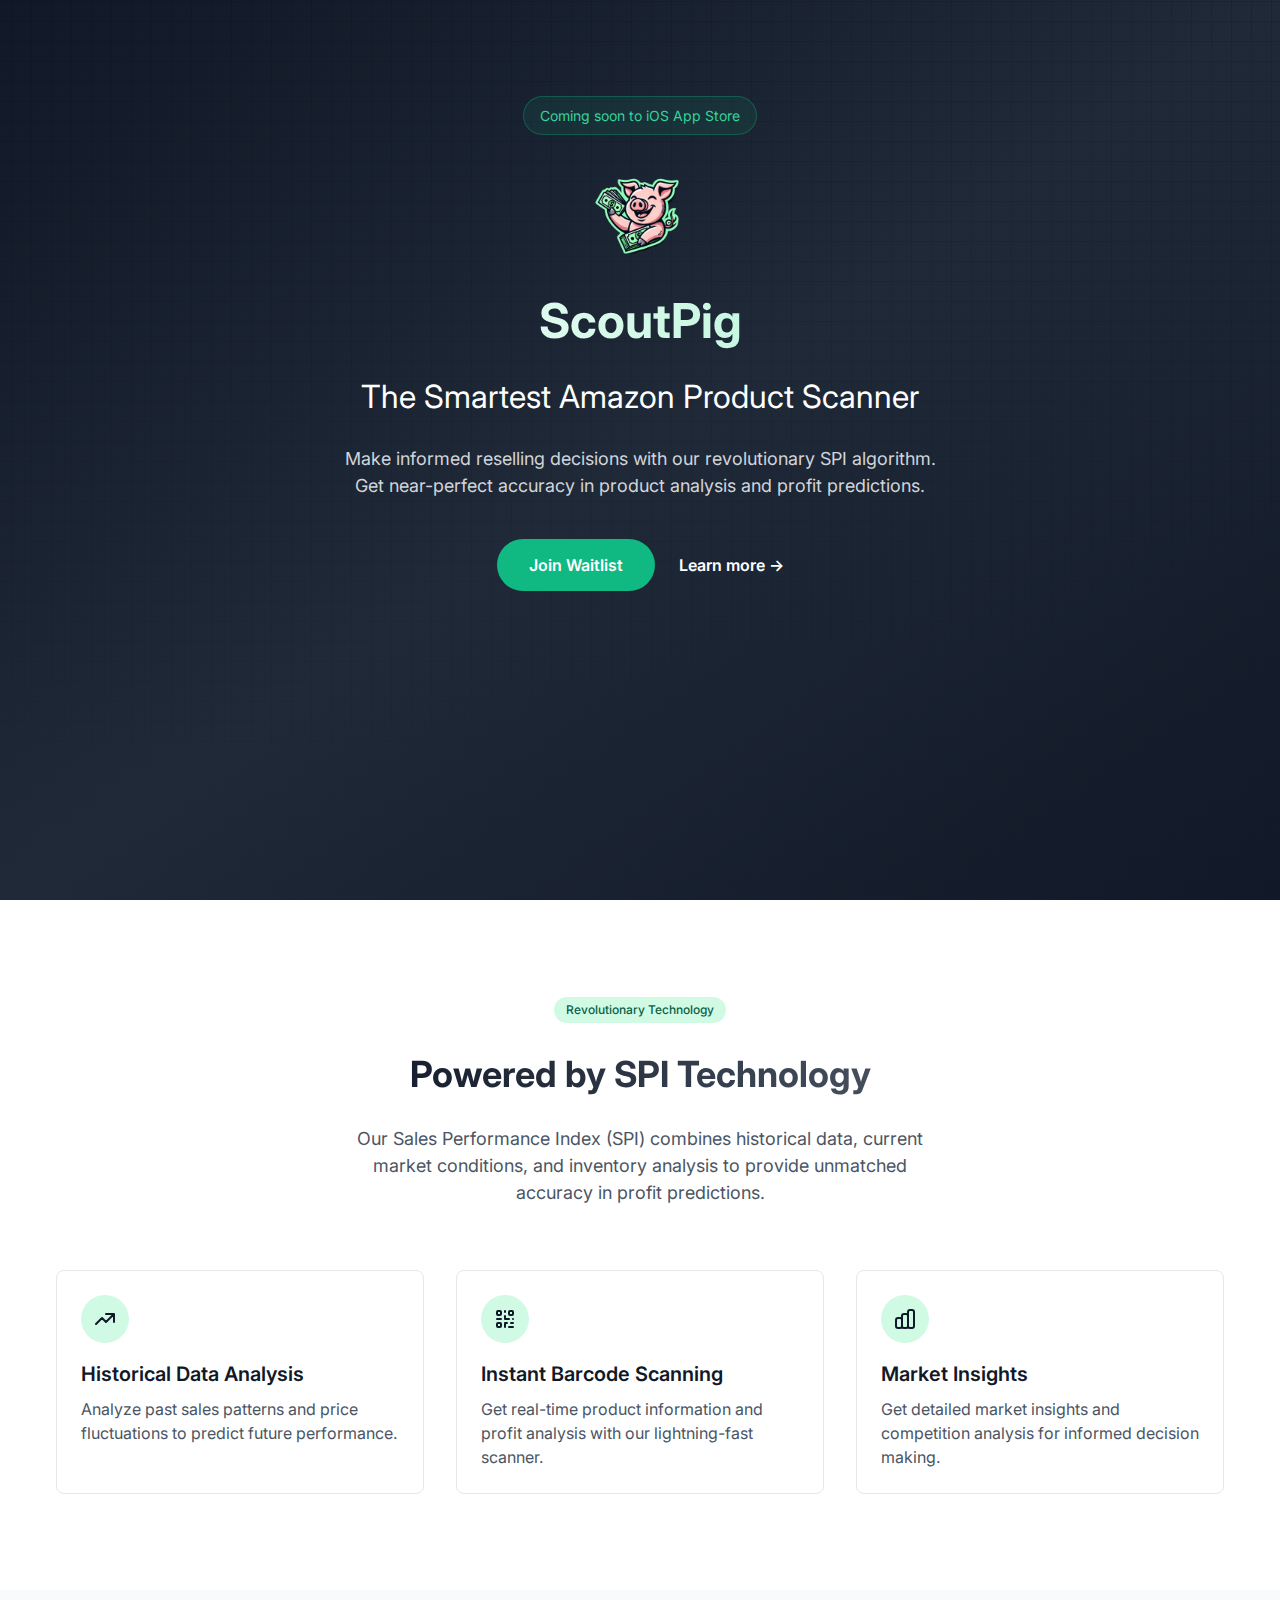
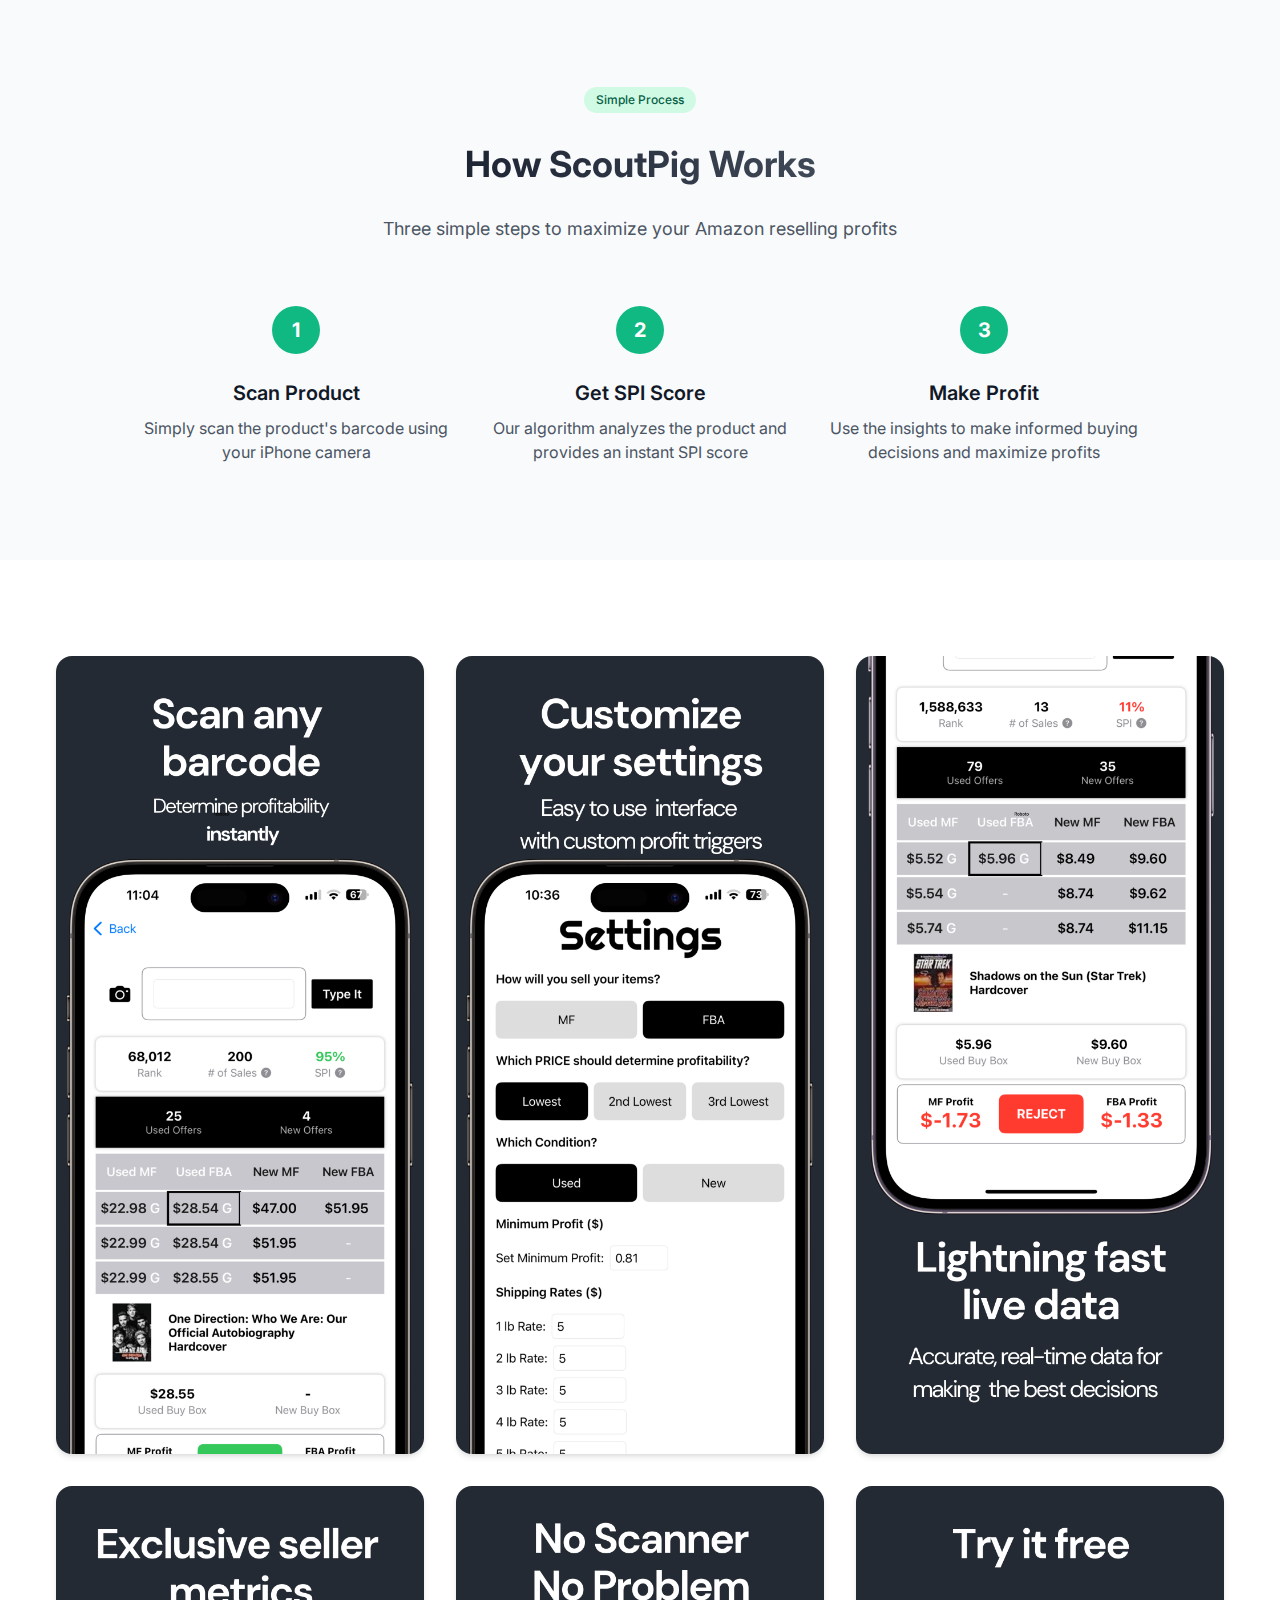
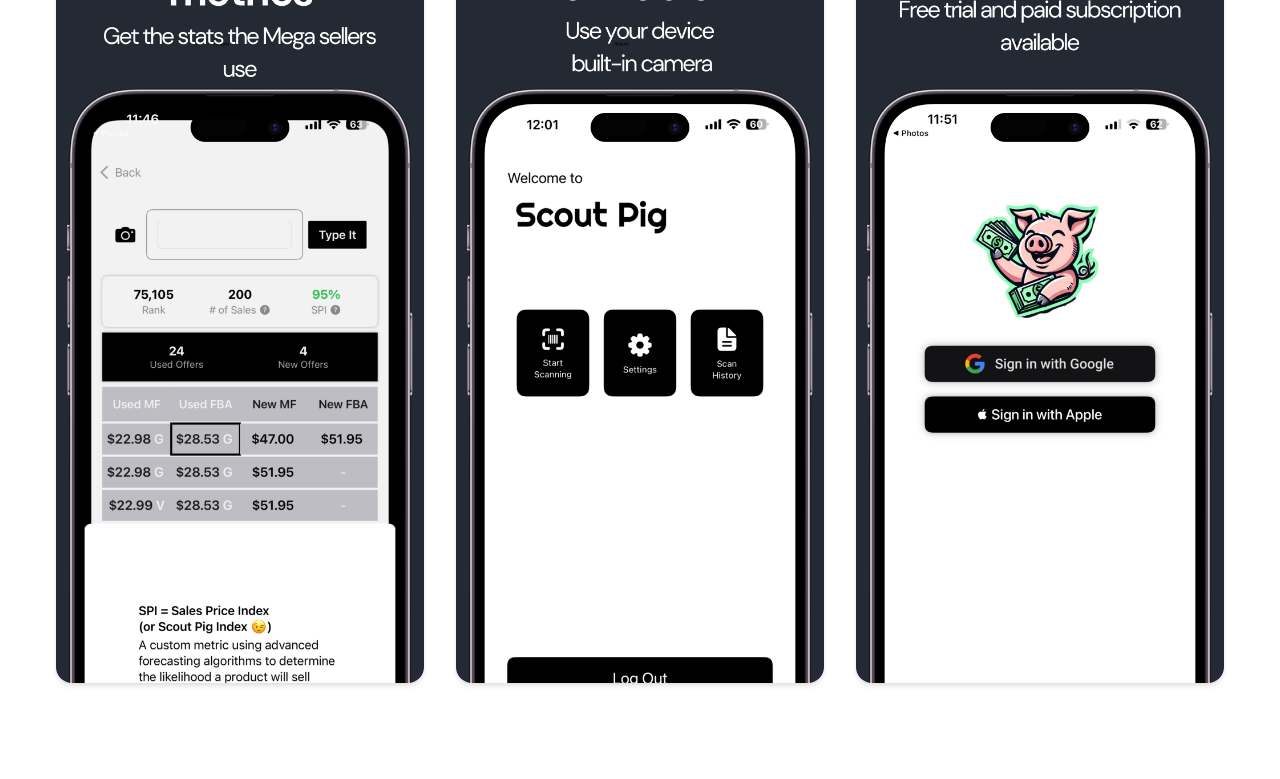
==== index.html @ 6d61b3c6 "Update index.html" ====
<!DOCTYPE html>
<html lang="en">
<head>
    <meta charset="UTF-8">
    <meta name="viewport" content="width=device-width, initial-scale=1.0">
    <title>ScoutPig - The Smartest Amazon Product Scanner</title>
    <link rel="stylesheet" href="styles.css">
    <link rel="preconnect" href="https://fonts.googleapis.com">
    <link rel="preconnect" href="https://fonts.gstatic.com" crossorigin>
    <link href="https://fonts.googleapis.com/css2?family=Inter:wght@400;500;600;700&display=swap" rel="stylesheet">
</head>
<body>
    <main>
        <!-- Hero Section -->
        <section class="hero">
            <div class="container">
                <div class="hero-content">
                    <div class="coming-soon">Coming soon to iOS App Store</div>
                    <div class="logo-container">
                        <img src="images/logo.png" alt="ScoutPig Logo" class="logo">
                        <h1 class="title">ScoutPig</h1>
                    </div>
                    <h2 class="subtitle">The Smartest Amazon Product Scanner</h2>
                    <p class="description">
                        Make informed reselling decisions with our revolutionary SPI algorithm.
                        Get near-perfect accuracy in product analysis and profit predictions.
                    </p>
                    <div class="cta-buttons">
                        <a href="#download" class="primary-button">Join Waitlist</a>
                        <a href="#features" class="secondary-button">Learn more →</a>
                    </div>
                </div>
            </div>
        </section>

        <!-- Features Section -->
        <section id="features" class="features">
            <div class="container">
                <div class="section-header">
                    <span class="badge">Revolutionary Technology</span>
                    <h2>Powered by SPI Technology</h2>
                    <p>
                        Our Sales Performance Index (SPI) combines historical data, current market conditions,
                        and inventory analysis to provide unmatched accuracy in profit predictions.
                    </p>
                </div>
                <div class="feature-grid">
                    <div class="feature-card">
                        <div class="feature-icon">
                            <svg viewBox="0 0 24 24" fill="none" stroke="currentColor">
                                <path stroke-linecap="round" stroke-linejoin="round" stroke-width="2" d="M13 7h8m0 0v8m0-8l-8 8-4-4-6 6" />
                            </svg>
                        </div>
                        <h3>Historical Data Analysis</h3>
                        <p>Analyze past sales patterns and price fluctuations to predict future performance.</p>
                    </div>
                    <div class="feature-card">
                        <div class="feature-icon">
                            <svg viewBox="0 0 24 24" fill="none" stroke="currentColor">
                                <path stroke-linecap="round" stroke-linejoin="round" stroke-width="2" d="M12 4v1m6 11h2m-6 0h-2v4m0-11v3m0 0h.01M12 12h4.01M16 20h4M4 12h4m12 0h.01M5 8h2a1 1 0 001-1V5a1 1 0 00-1-1H5a1 1 0 00-1 1v2a1 1 0 001 1zm12 0h2a1 1 0 001-1V5a1 1 0 00-1-1h-2a1 1 0 00-1 1v2a1 1 0 001 1zM5 20h2a1 1 0 001-1v-2a1 1 0 00-1-1H5a1 1 0 00-1 1v2a1 1 0 001 1z" />
                            </svg>
                        </div>
                        <h3>Instant Barcode Scanning</h3>
                        <p>Get real-time product information and profit analysis with our lightning-fast scanner.</p>
                    </div>
                    <div class="feature-card">
                        <div class="feature-icon">
                            <svg viewBox="0 0 24 24" fill="none" stroke="currentColor">
                                <path stroke-linecap="round" stroke-linejoin="round" stroke-width="2" d="M9 19v-6a2 2 0 00-2-2H5a2 2 0 00-2 2v6a2 2 0 002 2h2a2 2 0 002-2zm0 0V9a2 2 0 012-2h2a2 2 0 012 2v10m-6 0a2 2 0 002 2h2a2 2 0 002-2m0 0V5a2 2 0 012-2h2a2 2 0 012 2v14a2 2 0 01-2 2h-2a2 2 0 01-2-2z" />
                            </svg>
                        </div>
                        <h3>Market Insights</h3>
                        <p>Get detailed market insights and competition analysis for informed decision making.</p>
                    </div>
                </div>
            </div>
        </section>

        <!-- How It Works Section -->
        <section class="how-it-works">
            <div class="container">
                <div class="section-header">
                    <span class="badge">Simple Process</span>
                    <h2>How ScoutPig Works</h2>
                    <p>Three simple steps to maximize your Amazon reselling profits</p>
                </div>
                <div class="steps-grid">
                    <div class="step">
                        <div class="step-number">1</div>
                        <h3>Scan Product</h3>
                        <p>Simply scan the product's barcode using your iPhone camera</p>
                    </div>
                    <div class="step">
                        <div class="step-number">2</div>
                        <h3>Get SPI Score</h3>
                        <p>Our algorithm analyzes the product and provides an instant SPI score</p>
                    </div>
                    <div class="step">
                        <div class="step-number">3</div>
                        <h3>Make Profit</h3>
                        <p>Use the insights to make informed buying decisions and maximize profits</p>
                    </div>
                </div>
            </div>
        </section>

        <!-- App Screenshots -->
        <section class="screenshots">
            <div class="container">
                <div class="screenshot-grid">
                    <img src="images/screenshots/screenshot1.png" alt="ScoutPig App Screenshot 1">
                    <img src="images/screenshots/screenshot2.png" alt="ScoutPig App Screenshot 2">
                    <img src="images/screenshots/screenshot3.png" alt="ScoutPig App Screenshot 3">
                    <img src="images/screenshots/screenshot4.png" alt="ScoutPig App Screenshot 4">
                    <img src="images/screenshots/screenshot5.png" alt="ScoutPig App Screenshot 5">
                    <img src="images/screenshots/screenshot6.png" alt="ScoutPig App Screenshot 6">
                </div>
            </div>
        </section>
    </main>
</body>
</html>
---- styles.css ----
/* Base Styles */
:root {
    --scout-gray-900: #111827;
    --scout-gray-800: #1f2937;
    --scout-gray-600: #4b5563;
    --scout-gray-200: #e5e7eb;
    --scout-green-500: #10b981;
    --scout-green-400: #34d399;
    --scout-green-200: #a7f3d0;
    --scout-green-100: #d1fae5;
    --scout-green-800: #065f46;
}

* {
    margin: 0;
    padding: 0;
    box-sizing: border-box;
}

body {
    font-family: 'Inter', sans-serif;
    line-height: 1.5;
    color: var(--scout-gray-900);
}

.container {
    max-width: 1200px;
    margin: 0 auto;
    padding: 0 1rem;
}

/* Hero Section */
.hero {
    background: linear-gradient(to bottom right, var(--scout-gray-900), var(--scout-gray-800), var(--scout-gray-900));
    color: white;
    min-height: 100vh;
    position: relative;
    overflow: hidden;
}

.hero::before {
    content: '';
    position: absolute;
    inset: 0;
    background: url('grid.svg') center;
    mask-image: linear-gradient(180deg, white, rgba(255, 255, 255, 0));
}

.hero-content {
    text-align: center;
    max-width: 800px;
    margin: 0 auto;
    padding: 6rem 0;
    position: relative;
}

.coming-soon {
    display: inline-block;
    padding: 0.5rem 1rem;
    border-radius: 9999px;
    background: rgba(16, 185, 129, 0.1);
    color: var(--scout-green-400);
    border: 1px solid rgba(16, 185, 129, 0.3);
    margin-bottom: 2rem;
    font-size: 0.875rem;
}

.logo {
    width: 96px;
    height: 96px;
    margin-bottom: 1rem;
}

.title {
    font-size: 3rem;
    font-weight: 700;
    background: linear-gradient(to right, white, var(--scout-green-200));
    -webkit-background-clip: text;
    background-clip: text;
    color: transparent;
    margin-bottom: 1rem;
}

.subtitle {
    font-size: 2rem;
    font-weight: 400;
    color: white;
    margin-bottom: 1.5rem;
}

.description {
    font-size: 1.125rem;
    color: #d1d5db;
    max-width: 600px;
    margin: 0 auto 2.5rem;
}

.cta-buttons {
    display: flex;
    gap: 1.5rem;
    justify-content: center;
    align-items: center;
}

.primary-button {
    background: var(--scout-green-500);
    color: white;
    padding: 0.875rem 2rem;
    border-radius: 9999px;
    font-weight: 600;
    text-decoration: none;
    transition: all 0.3s ease;
}

.primary-button:hover {
    background: var(--scout-green-400);
    transform: scale(1.05);
}

.secondary-button {
    color: white;
    font-weight: 600;
    text-decoration: none;
    display: flex;
    align-items: center;
    gap: 0.5rem;
}

.secondary-button:hover span {
    transform: translateX(0.25rem);
}

/* Features Section */
.features {
    padding: 6rem 0;
    background: white;
}

.section-header {
    text-align: center;
    max-width: 600px;
    margin: 0 auto 4rem;
}

.badge {
    display: inline-block;
    padding: 0.25rem 0.75rem;
    background: var(--scout-green-100);
    color: var(--scout-green-800);
    border-radius: 9999px;
    font-size: 0.75rem;
    font-weight: 500;
    margin-bottom: 1.5rem;
}

.section-header h2 {
    font-size: 2.25rem;
    font-weight: 700;
    margin-bottom: 1.5rem;
    background: linear-gradient(to right, var(--scout-gray-900), var(--scout-gray-600));
    -webkit-background-clip: text;
    background-clip: text;
    color: transparent;
}

.section-header p {
    color: var(--scout-gray-600);
    font-size: 1.125rem;
}

.feature-grid {
    display: grid;
    grid-template-columns: repeat(auto-fit, minmax(300px, 1fr));
    gap: 2rem;
    max-width: 1200px;
    margin: 0 auto;
}

.feature-card {
    background: white;
    border: 1px solid var(--scout-gray-200);
    border-radius: 0.5rem;
    padding: 1.5rem;
    position: relative;
    transition: all 0.3s ease;
}

.feature-card:hover {
    border-color: var(--scout-green-500);
}

.feature-icon {
    width: 3rem;
    height: 3rem;
    background: var(--scout-green-100);
    border-radius: 9999px;
    display: flex;
    align-items: center;
    justify-content: center;
    margin-bottom: 1rem;
}

.feature-icon svg {
    width: 1.5rem;
    height: 1.5rem;
    color: var(--scout-green-600);
}

.feature-card h3 {
    font-size: 1.25rem;
    font-weight: 600;
    margin-bottom: 0.5rem;
}

.feature-card p {
    color: var(--scout-gray-600);
}

/* How It Works Section */
.how-it-works {
    padding: 6rem 0;
    background: #f9fafb;
}

.steps-grid {
    display: grid;
    grid-template-columns: repeat(auto-fit, minmax(250px, 1fr));
    gap: 2rem;
    max-width: 1000px;
    margin: 0 auto;
}

.step {
    text-align: center;
}

.step-number {
    width: 3rem;
    height: 3rem;
    background: var(--scout-green-500);
    color: white;
    border-radius: 9999px;
    display: flex;
    align-items: center;
    justify-content: center;
    font-size: 1.25rem;
    font-weight: 700;
    margin: 0 auto 1.5rem;
}

.step h3 {
    font-size: 1.25rem;
    font-weight: 600;
    margin-bottom: 0.5rem;
}

.step p {
    color: var(--scout-gray-600);
}

/* Screenshots Section */
.screenshots {
    padding: 6rem 0;
    background: white;
}

.screenshot-grid {
    display: grid;
    grid-template-columns: repeat(auto-fit, minmax(300px, 1fr));
    gap: 2rem;
}

.screenshot-grid img {
    width: 100%;
    height: auto;
    border-radius: 1rem;
    box-shadow: 0 4px 6px -1px rgba(0, 0, 0, 0.1), 0 2px 4px -1px rgba(0, 0, 0, 0.06);
    transition: transform 0.3s ease;
}

.screenshot-grid img:hover {
    transform: scale(1.05);
}

/* Responsive Design */
@media (max-width: 768px) {
    .hero-content {
        padding: 4rem 0;
    }

    .title {
        font-size: 2.5rem;
    }

    .subtitle {
        font-size: 1.5rem;
    }

    .cta-buttons {
        flex-direction: column;
    }

    .section-header h2 {
        font-size: 2rem;
    }
}
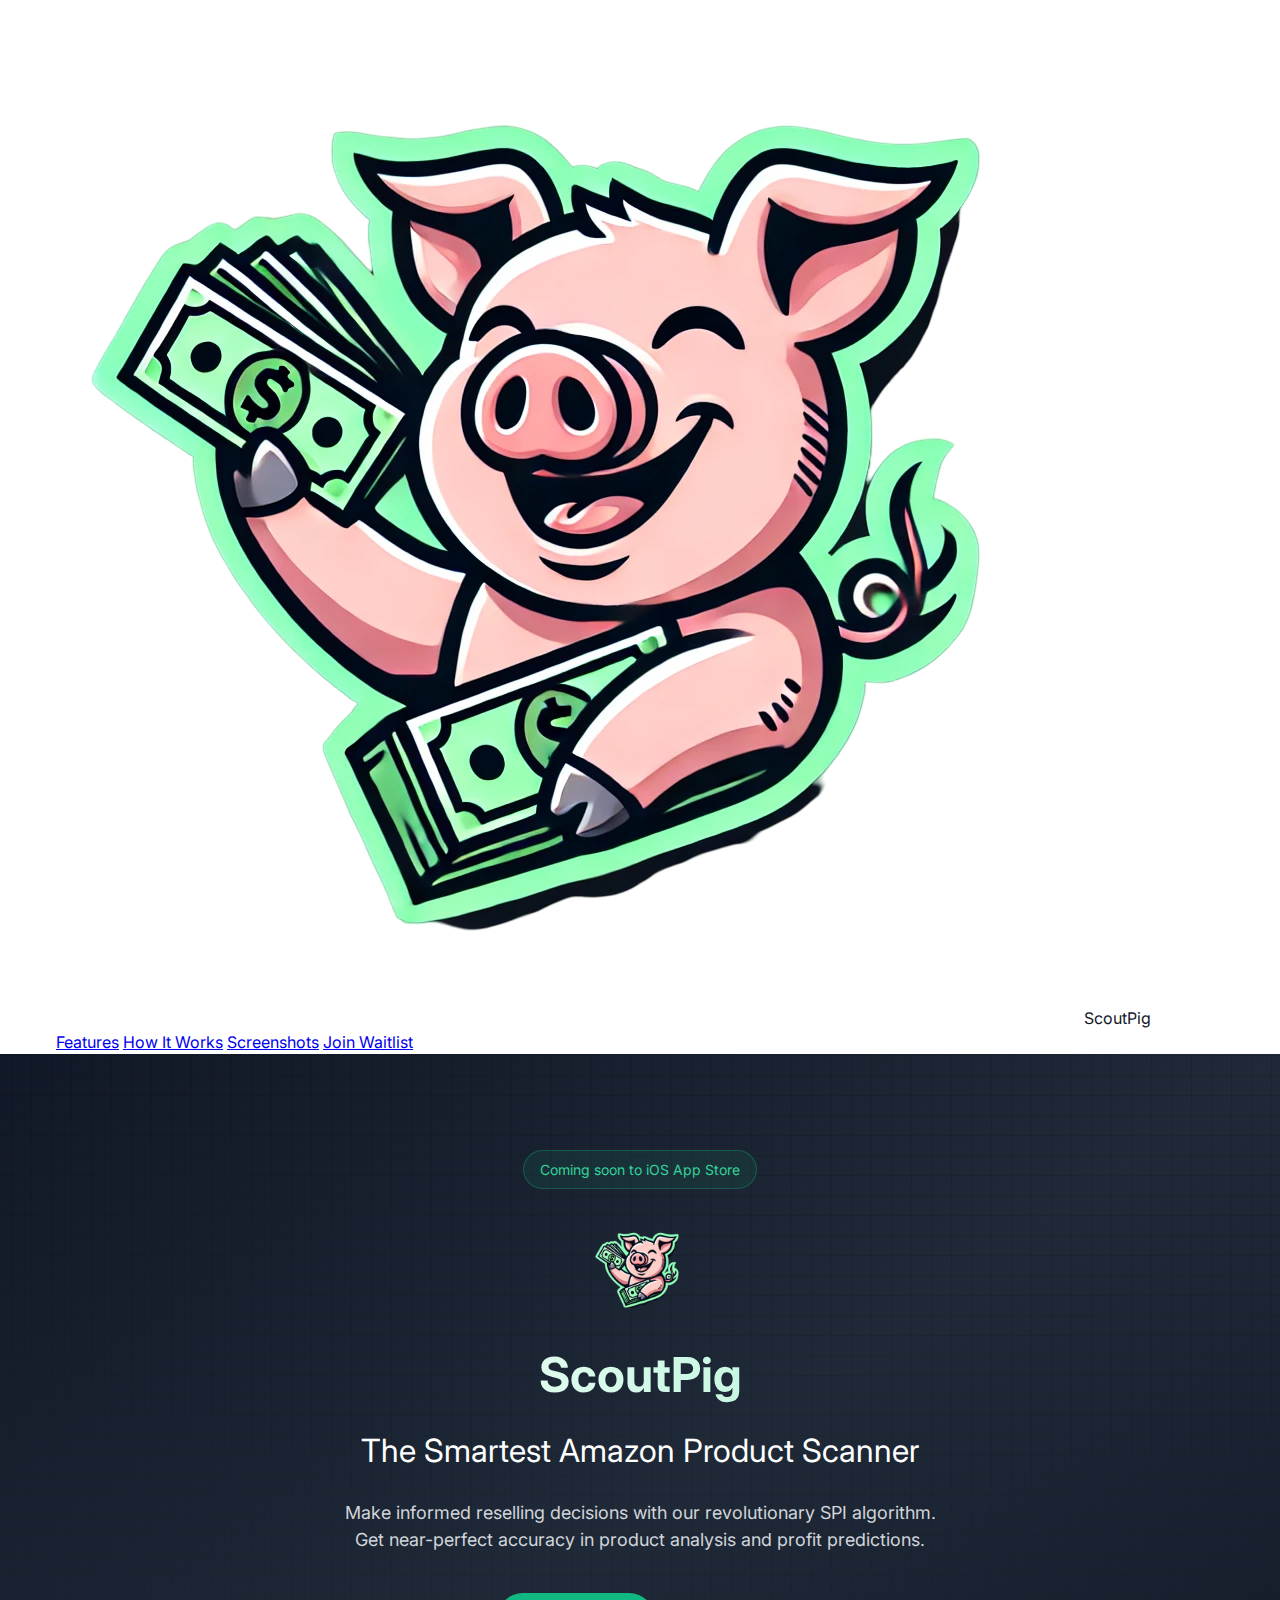
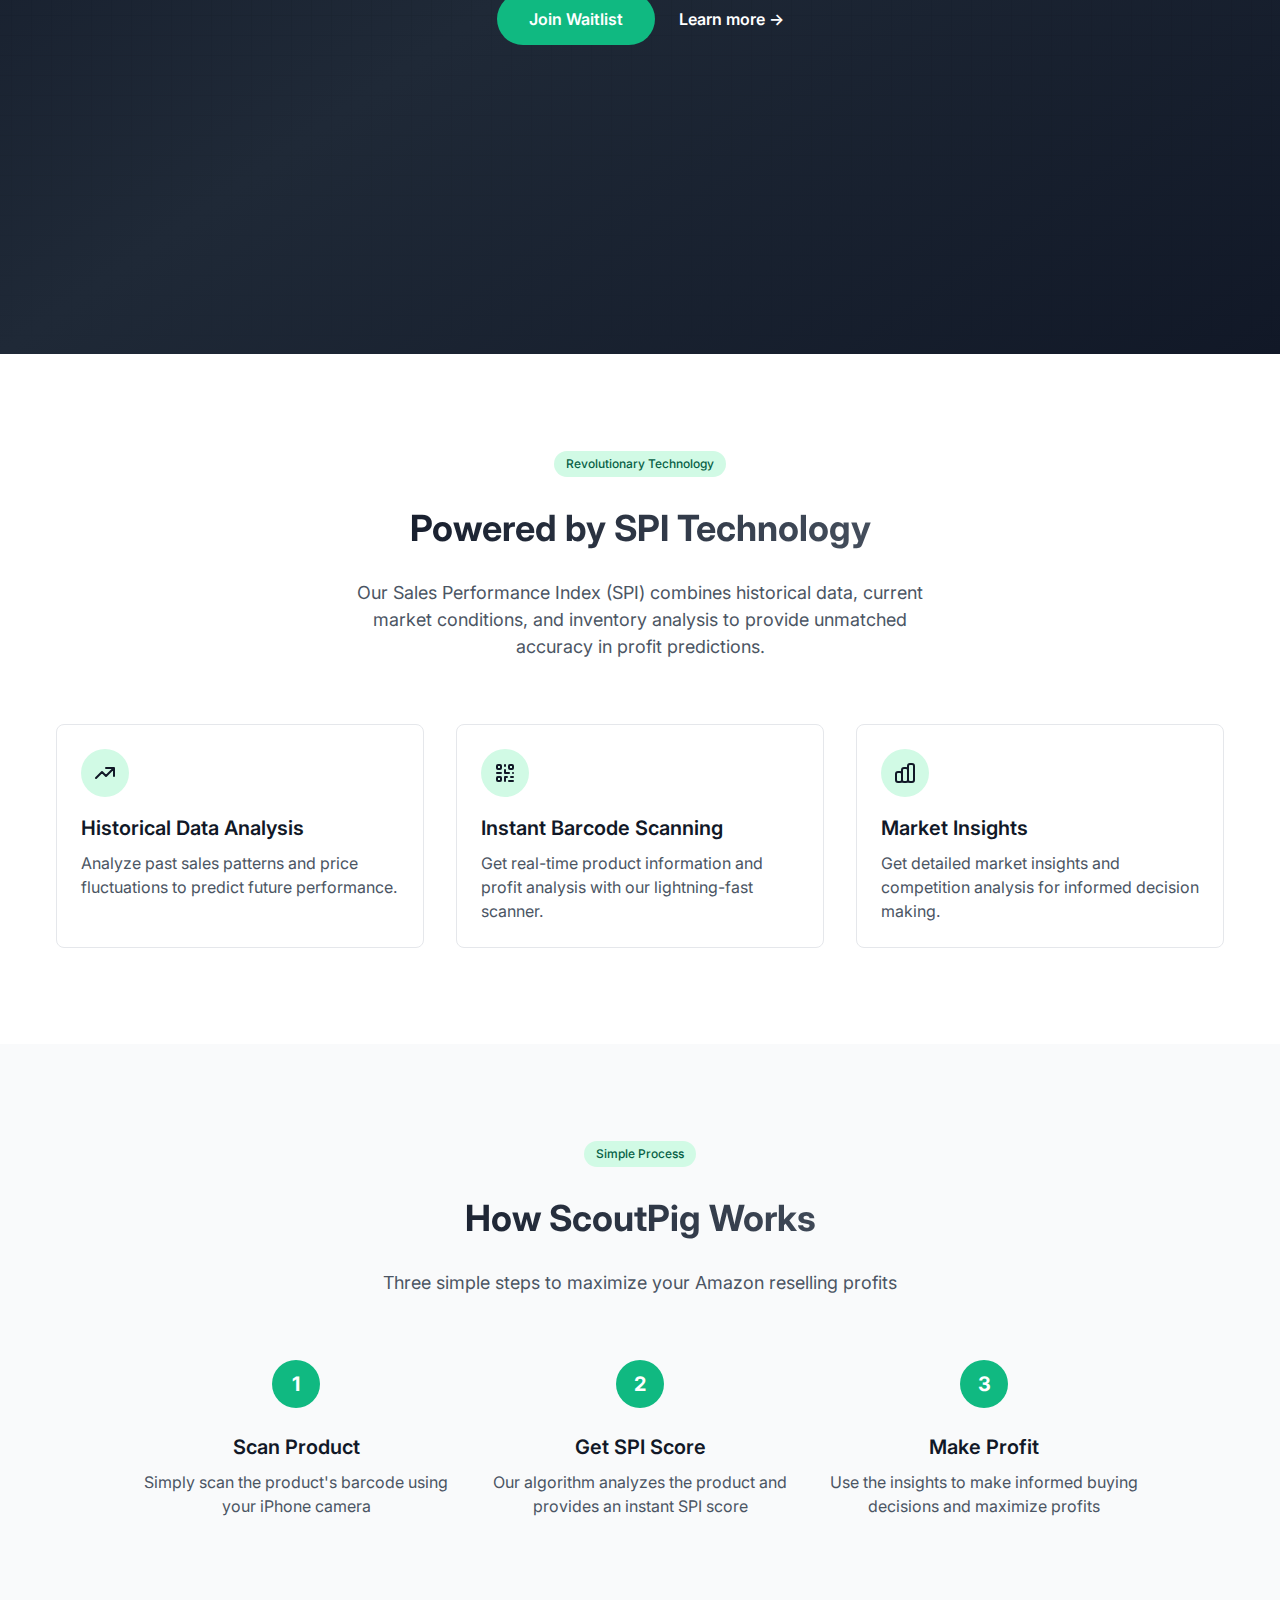
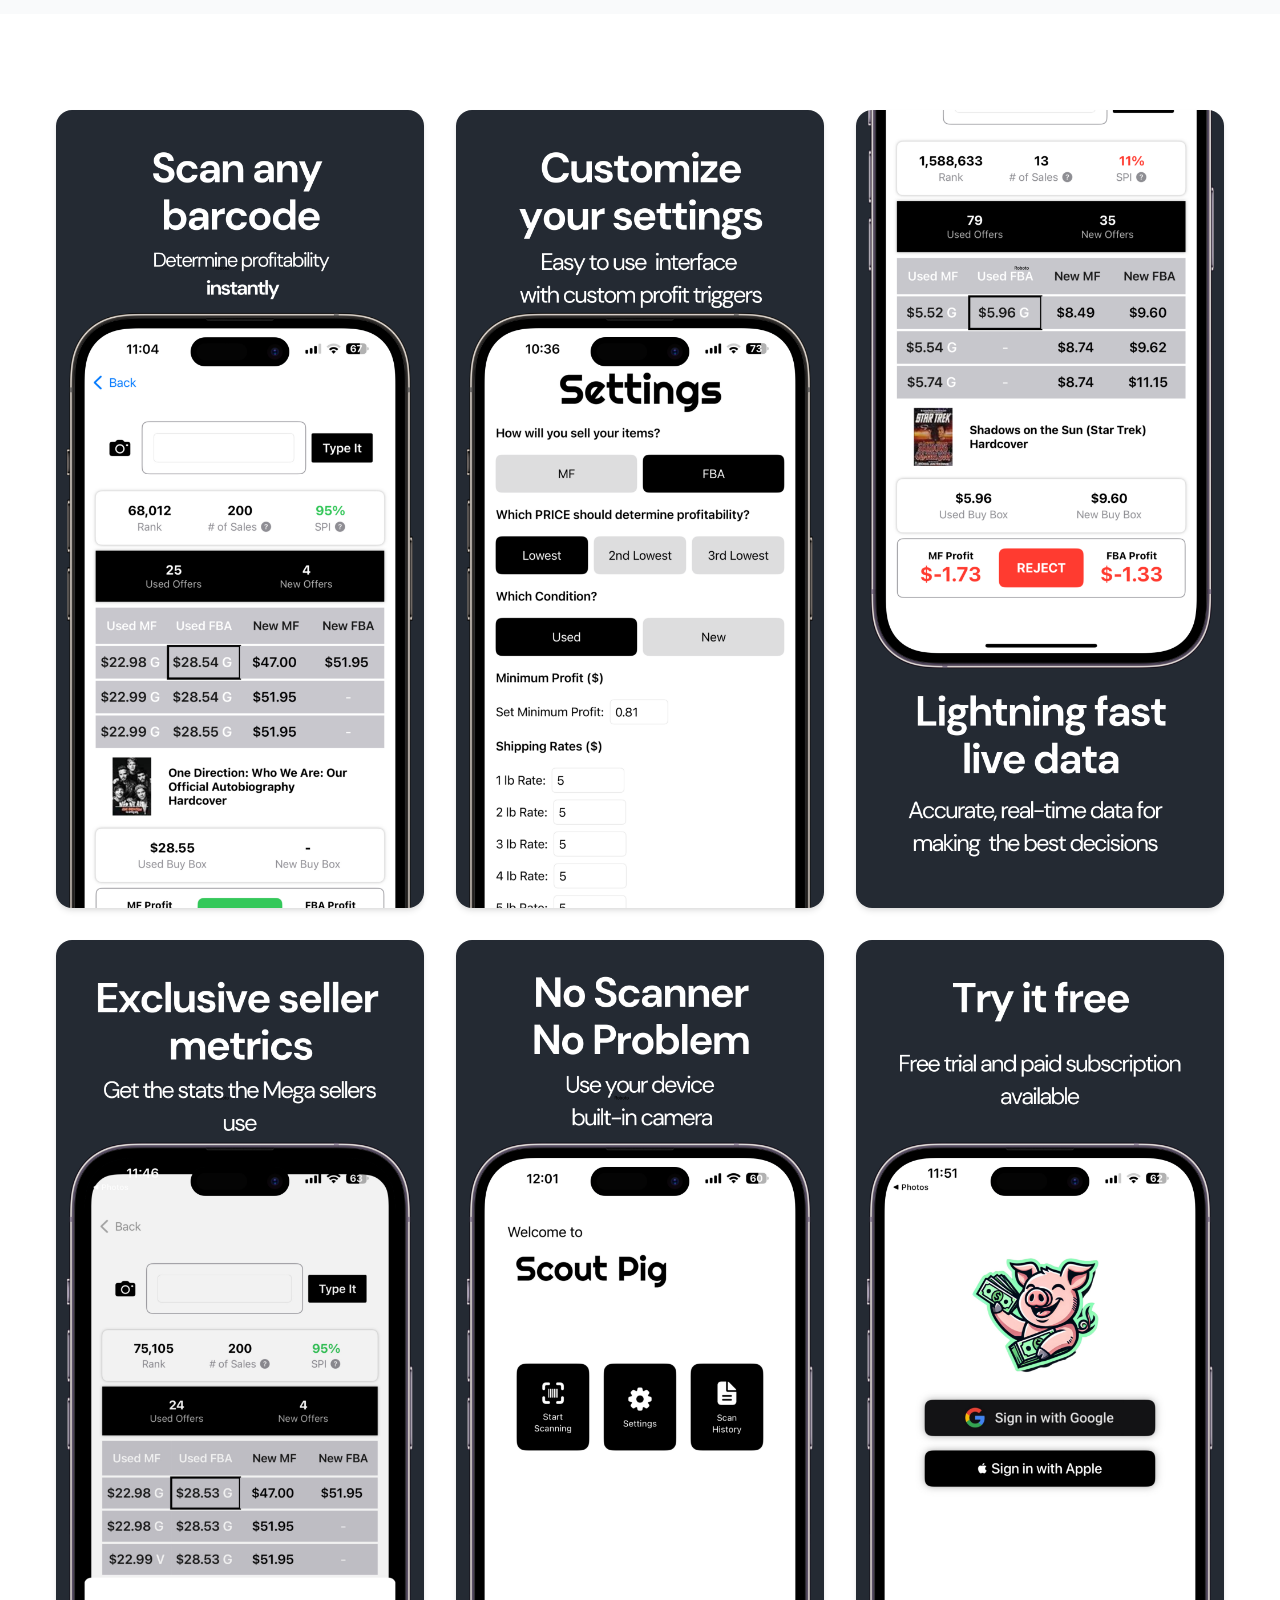
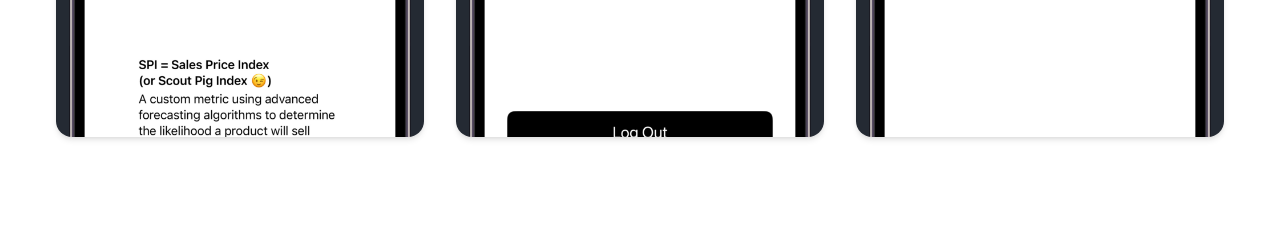
==== commit 68da0a1e: "Update index.html" ====
--- a/index.html
+++ b/index.html
@@ -10,6 +10,23 @@
     <link href="https://fonts.googleapis.com/css2?family=Inter:wght@400;500;600;700&display=swap" rel="stylesheet">
 </head>
 <body>
+        <!-- Header Section -->
+    <header class="header">
+        <div class="container">
+            <nav class="nav">
+                <div class="nav-brand">
+                    <img src="./images/logo.png" alt="ScoutPig Logo" class="nav-logo">
+                    <span class="nav-title">ScoutPig</span>
+                </div>
+                <div class="nav-links">
+                    <a href="#features" class="nav-link">Features</a>
+                    <a href="#how-it-works" class="nav-link">How It Works</a>
+                    <a href="#screenshots" class="nav-link">Screenshots</a>
+                    <a href="#download" class="nav-link primary">Join Waitlist</a>
+                </div>
+            </nav>
+        </div>
+    </header>
     <main>
         <!-- Hero Section -->
         <section class="hero">
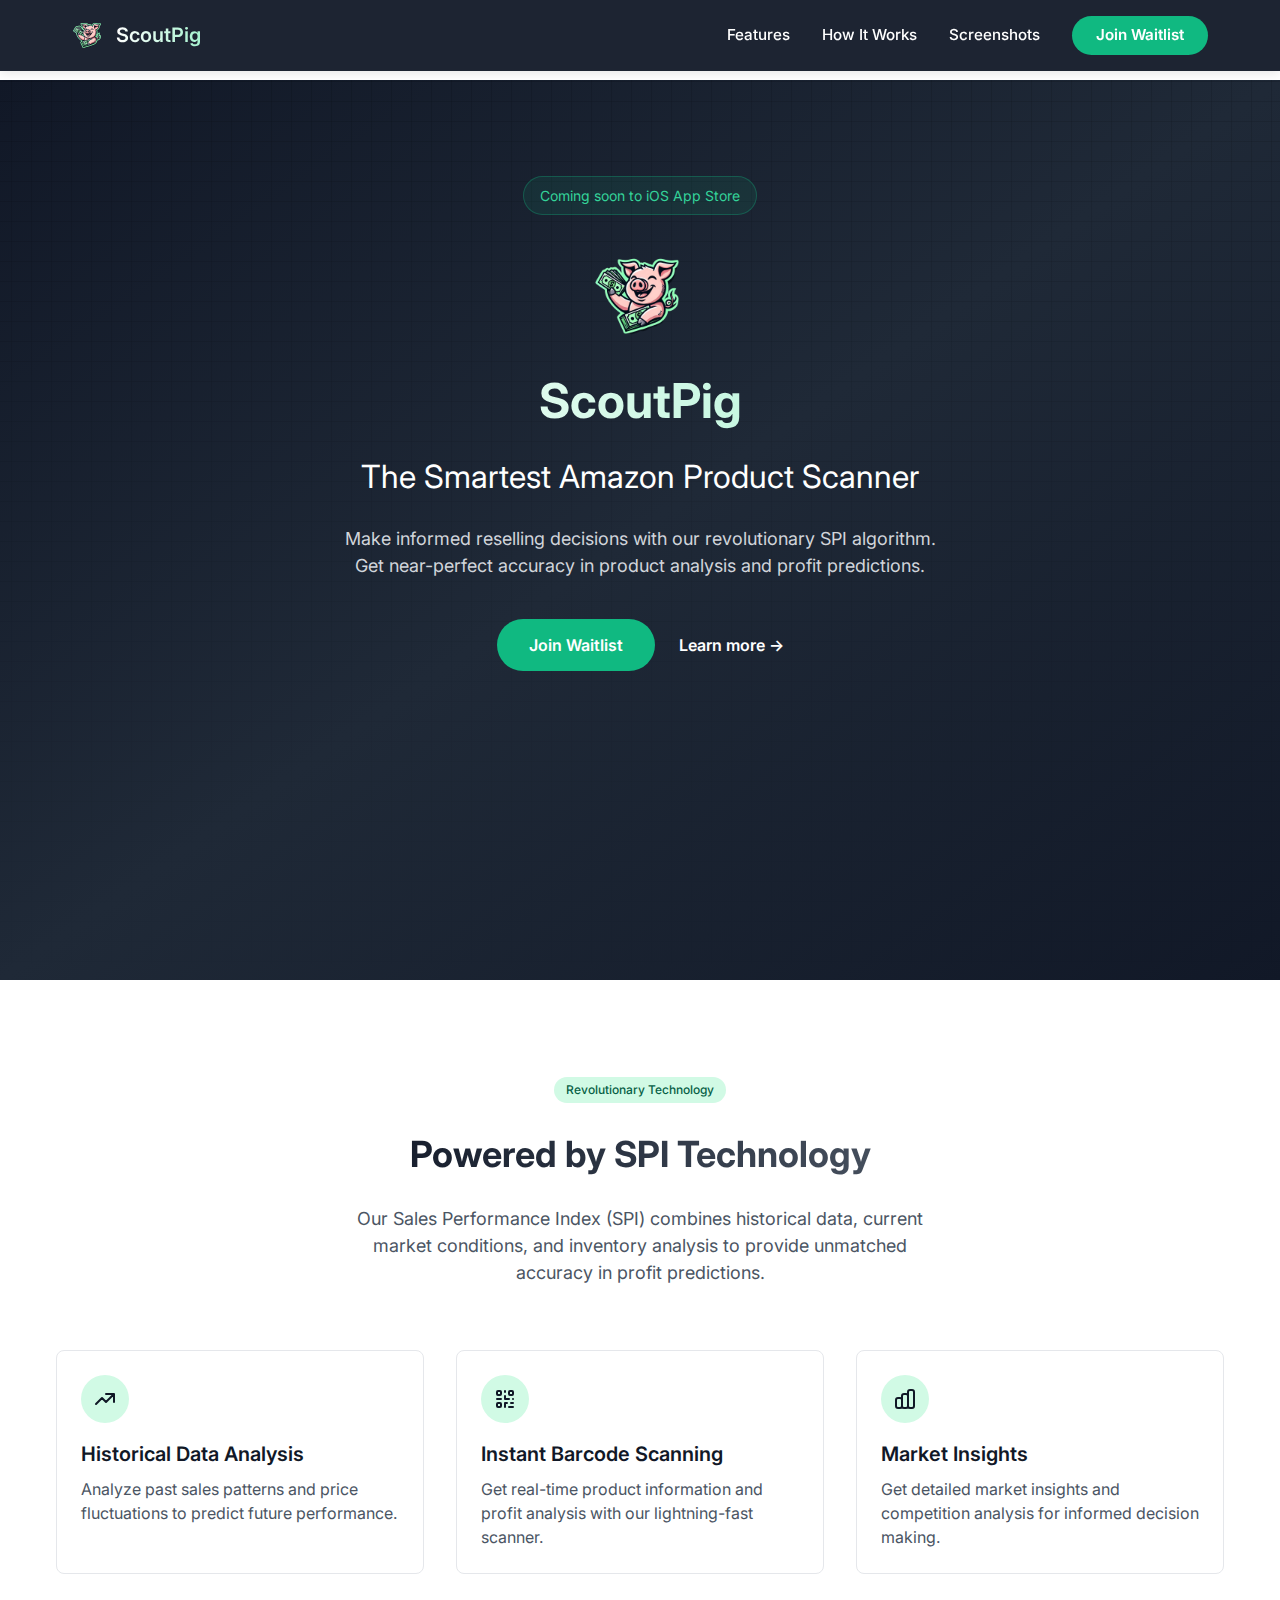
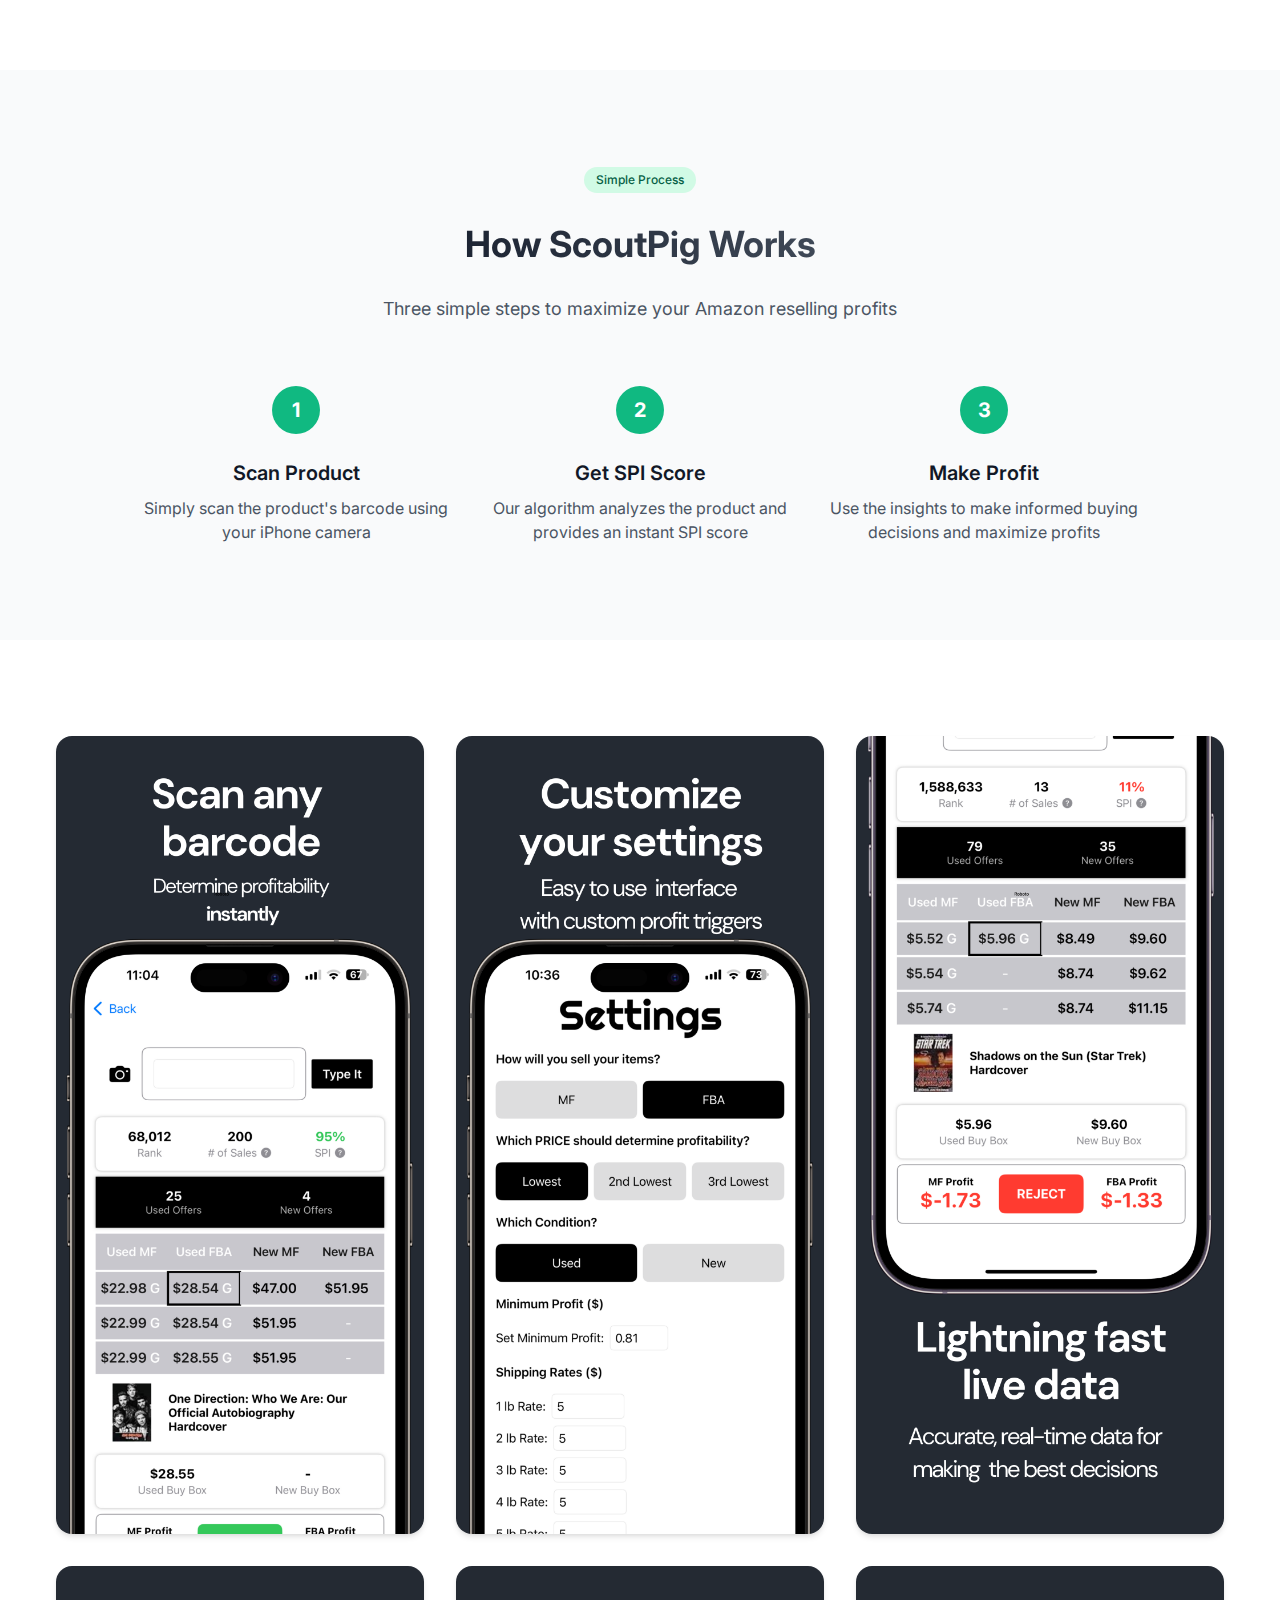
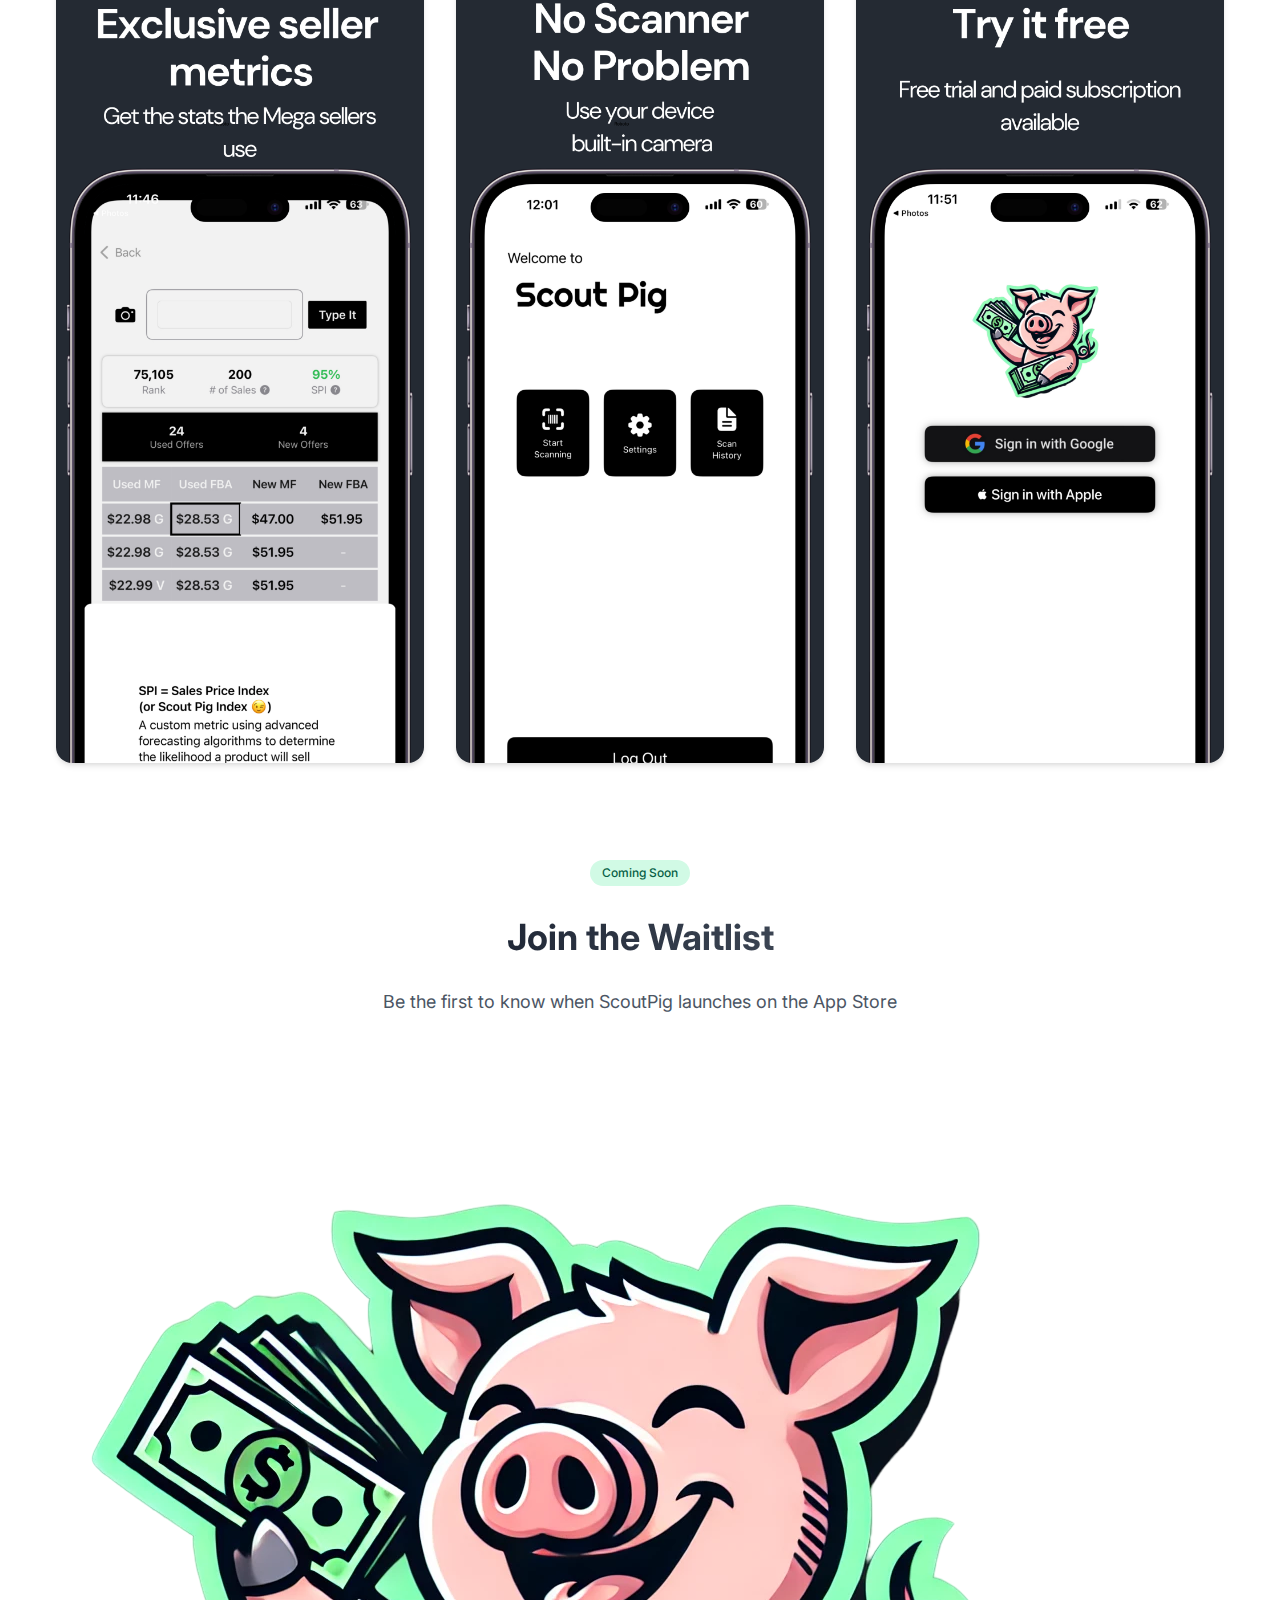
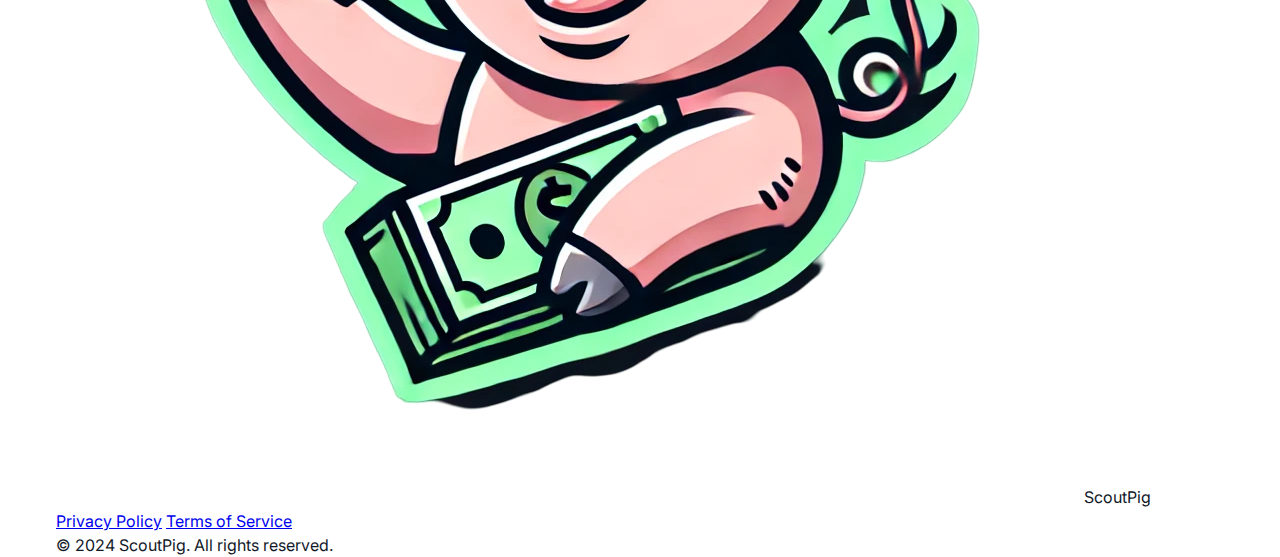
==== commit 6b1afbc1: "Update index.html" ====
--- a/index.html
+++ b/index.html
@@ -10,7 +10,7 @@
     <link href="https://fonts.googleapis.com/css2?family=Inter:wght@400;500;600;700&display=swap" rel="stylesheet">
 </head>
 <body>
-        <!-- Header Section -->
+    <!-- Header Section -->
     <header class="header">
         <div class="container">
             <nav class="nav">
@@ -27,6 +27,7 @@
             </nav>
         </div>
     </header>
+
     <main>
         <!-- Hero Section -->
         <section class="hero">
@@ -34,7 +35,7 @@
                 <div class="hero-content">
                     <div class="coming-soon">Coming soon to iOS App Store</div>
                     <div class="logo-container">
-                        <img src="images/logo.png" alt="ScoutPig Logo" class="logo">
+                        <img src="./images/logo.png" alt="ScoutPig Logo" class="logo">
                         <h1 class="title">ScoutPig</h1>
                     </div>
                     <h2 class="subtitle">The Smartest Amazon Product Scanner</h2>
@@ -94,7 +95,7 @@
         </section>
 
         <!-- How It Works Section -->
-        <section class="how-it-works">
+        <section id="how-it-works" class="how-it-works">
             <div class="container">
                 <div class="section-header">
                     <span class="badge">Simple Process</span>
@@ -122,18 +123,51 @@
         </section>
 
         <!-- App Screenshots -->
-        <section class="screenshots">
+        <section id="screenshots" class="screenshots">
             <div class="container">
                 <div class="screenshot-grid">
-                    <img src="images/screenshots/screenshot1.png" alt="ScoutPig App Screenshot 1">
-                    <img src="images/screenshots/screenshot2.png" alt="ScoutPig App Screenshot 2">
-                    <img src="images/screenshots/screenshot3.png" alt="ScoutPig App Screenshot 3">
-                    <img src="images/screenshots/screenshot4.png" alt="ScoutPig App Screenshot 4">
-                    <img src="images/screenshots/screenshot5.png" alt="ScoutPig App Screenshot 5">
-                    <img src="images/screenshots/screenshot6.png" alt="ScoutPig App Screenshot 6">
+                    <img src="./images/screenshots/screenshot1.png" alt="ScoutPig App Screenshot 1">
+                    <img src="./images/screenshots/screenshot2.png" alt="ScoutPig App Screenshot 2">
+                    <img src="./images/screenshots/screenshot3.png" alt="ScoutPig App Screenshot 3">
+                    <img src="./images/screenshots/screenshot4.png" alt="ScoutPig App Screenshot 4">
+                    <img src="./images/screenshots/screenshot5.png" alt="ScoutPig App Screenshot 5">
+                    <img src="./images/screenshots/screenshot6.png" alt="ScoutPig App Screenshot 6">
+                </div>
+            </div>
+        </section>
+
+        <!-- Download Section -->
+        <section id="download" class="download">
+            <div class="container">
+                <div class="section-header">
+                    <span class="badge">Coming Soon</span>
+                    <h2>Join the Waitlist</h2>
+                    <p>Be the first to know when ScoutPig launches on the App Store</p>
+                </div>
+                <div class="waitlist-form">
+                    <!-- Add your waitlist form here -->
                 </div>
             </div>
         </section>
     </main>
+
+    <!-- Footer -->
+    <footer class="footer">
+        <div class="container">
+            <div class="footer-content">
+                <div class="footer-brand">
+                    <img src="./images/logo.png" alt="ScoutPig Logo" class="footer-logo">
+                    <span class="footer-title">ScoutPig</span>
+                </div>
+                <div class="footer-links">
+                    <a href="privacy.html" class="footer-link">Privacy Policy</a>
+                    <a href="terms.html" class="footer-link">Terms of Service</a>
+                </div>
+                <div class="footer-copyright">
+                    © 2024 ScoutPig. All rights reserved.
+                </div>
+            </div>
+        </div>
+    </footer>
 </body>
-</html>
+</html> 
--- a/styles.css
+++ b/styles.css
@@ -29,6 +29,118 @@
     padding: 0 1rem;
 }
 
+/* Header Styles */
+.header {
+    position: fixed;
+    top: 0;
+    left: 0;
+    right: 0;
+    background: rgba(17, 24, 39, 0.95);
+    backdrop-filter: blur(8px);
+    z-index: 1000;
+    padding: 1rem 0;
+    box-shadow: 0 2px 10px rgba(0, 0, 0, 0.1);
+}
+
+.nav {
+    display: flex;
+    justify-content: space-between;
+    align-items: center;
+    max-width: 1200px;
+    margin: 0 auto;
+    padding: 0 1rem;
+}
+
+.nav-brand {
+    display: flex;
+    align-items: center;
+    gap: 0.75rem;
+}
+
+.nav-logo {
+    width: 32px;
+    height: 32px;
+    object-fit: contain;
+}
+
+.nav-title {
+    color: white;
+    font-weight: 600;
+    font-size: 1.25rem;
+    background: linear-gradient(to right, white, var(--scout-green-200));
+    -webkit-background-clip: text;
+    background-clip: text;
+    color: transparent;
+}
+
+.nav-links {
+    display: flex;
+    gap: 2rem;
+    align-items: center;
+}
+
+.nav-link {
+    color: white;
+    text-decoration: none;
+    font-weight: 500;
+    font-size: 0.95rem;
+    padding: 0.5rem 0;
+    position: relative;
+    transition: all 0.3s ease;
+}
+
+.nav-link::after {
+    content: '';
+    position: absolute;
+    bottom: 0;
+    left: 0;
+    width: 0;
+    height: 2px;
+    background: var(--scout-green-400);
+    transition: width 0.3s ease;
+}
+
+.nav-link:hover {
+    color: var(--scout-green-400);
+}
+
+.nav-link:hover::after {
+    width: 100%;
+}
+
+.nav-link.primary {
+    background: var(--scout-green-500);
+    color: white;
+    padding: 0.5rem 1.5rem;
+    border-radius: 9999px;
+    transition: all 0.3s ease;
+    font-weight: 600;
+}
+
+.nav-link.primary:hover {
+    background: var(--scout-green-400);
+    transform: scale(1.05);
+}
+
+.nav-link.primary::after {
+    display: none;
+}
+
+/* Add padding to main to account for fixed header */
+main {
+    padding-top: 5rem;
+}
+
+/* Smooth scrolling for jump links */
+html {
+    scroll-behavior: smooth;
+}
+
+/* Section padding for jump links */
+section {
+    scroll-margin-top: 5rem;
+}
+
 /* Hero Section */
 .hero {
     background: linear-gradient(to bottom right, var(--scout-gray-900), var(--scout-gray-800), var(--scout-gray-900));
@@ -303,4 +415,4 @@
     .section-header h2 {
         font-size: 2rem;
     }
-}
+} 
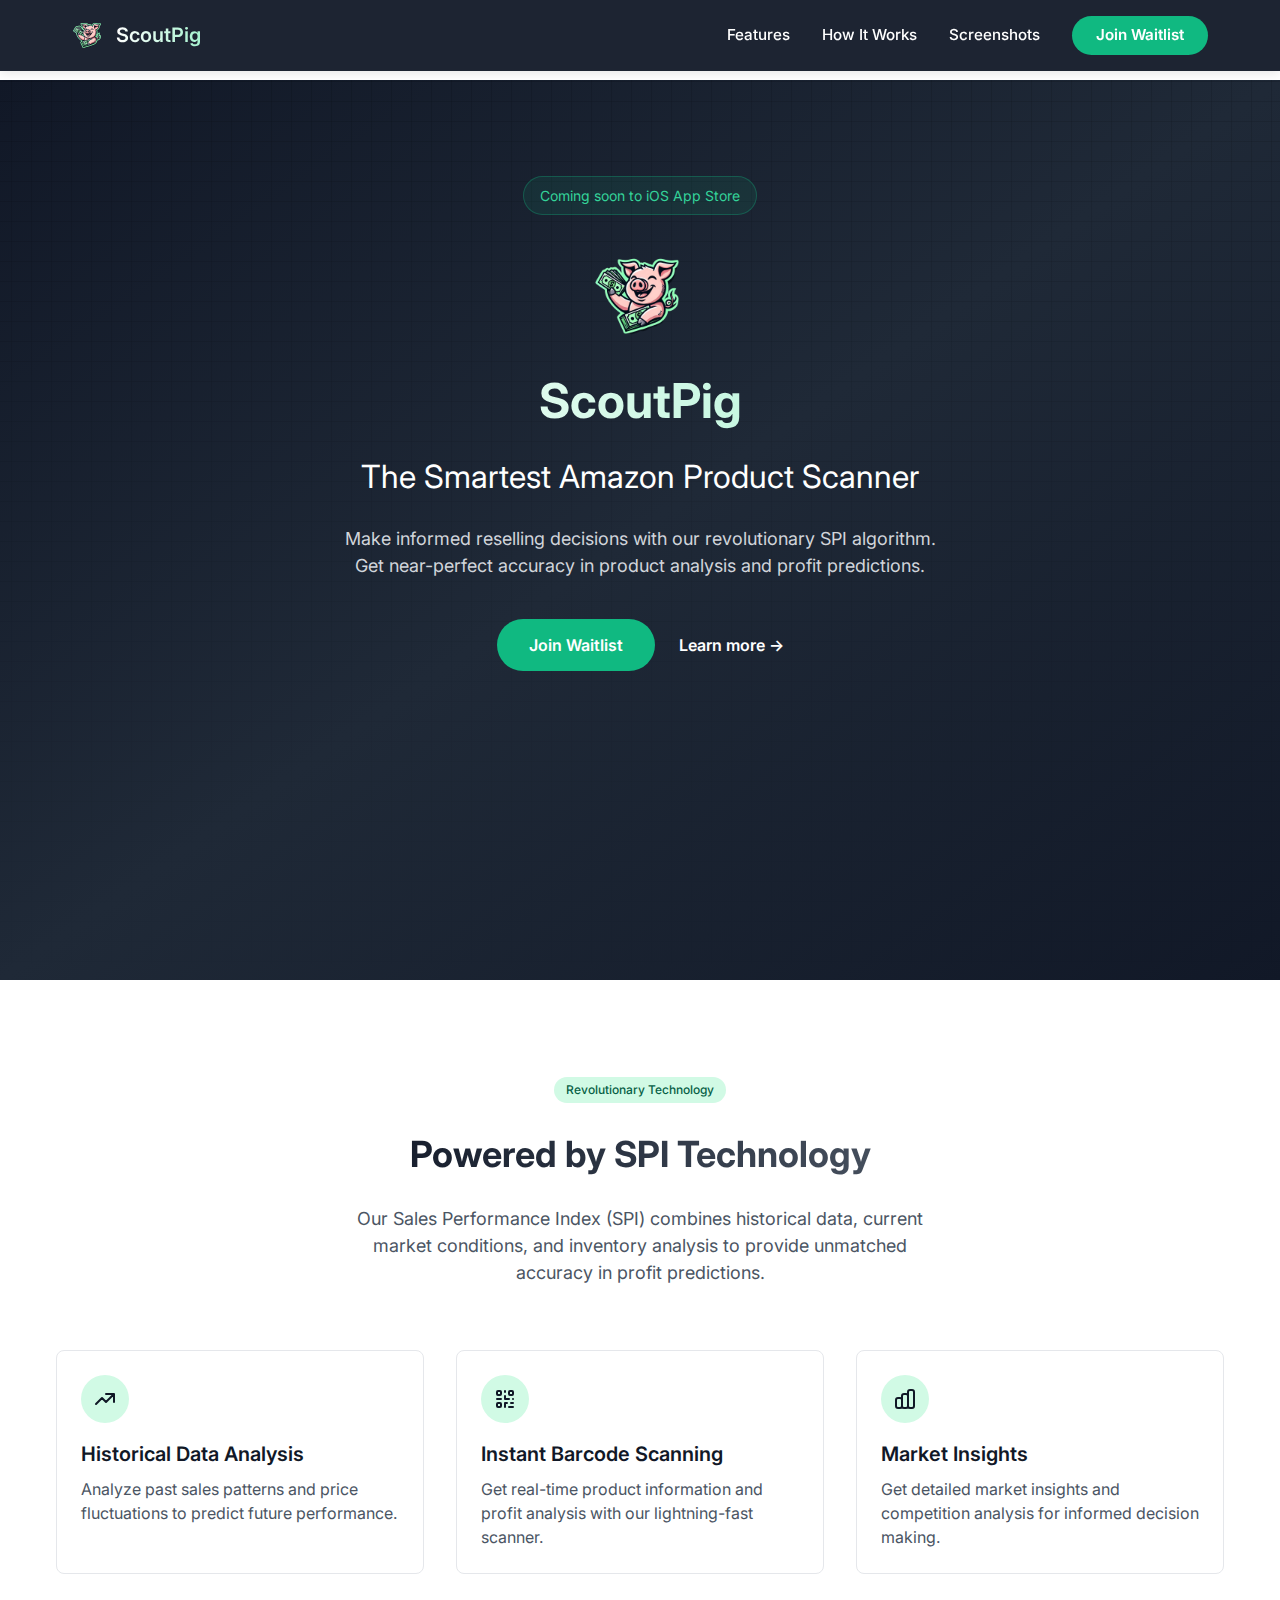
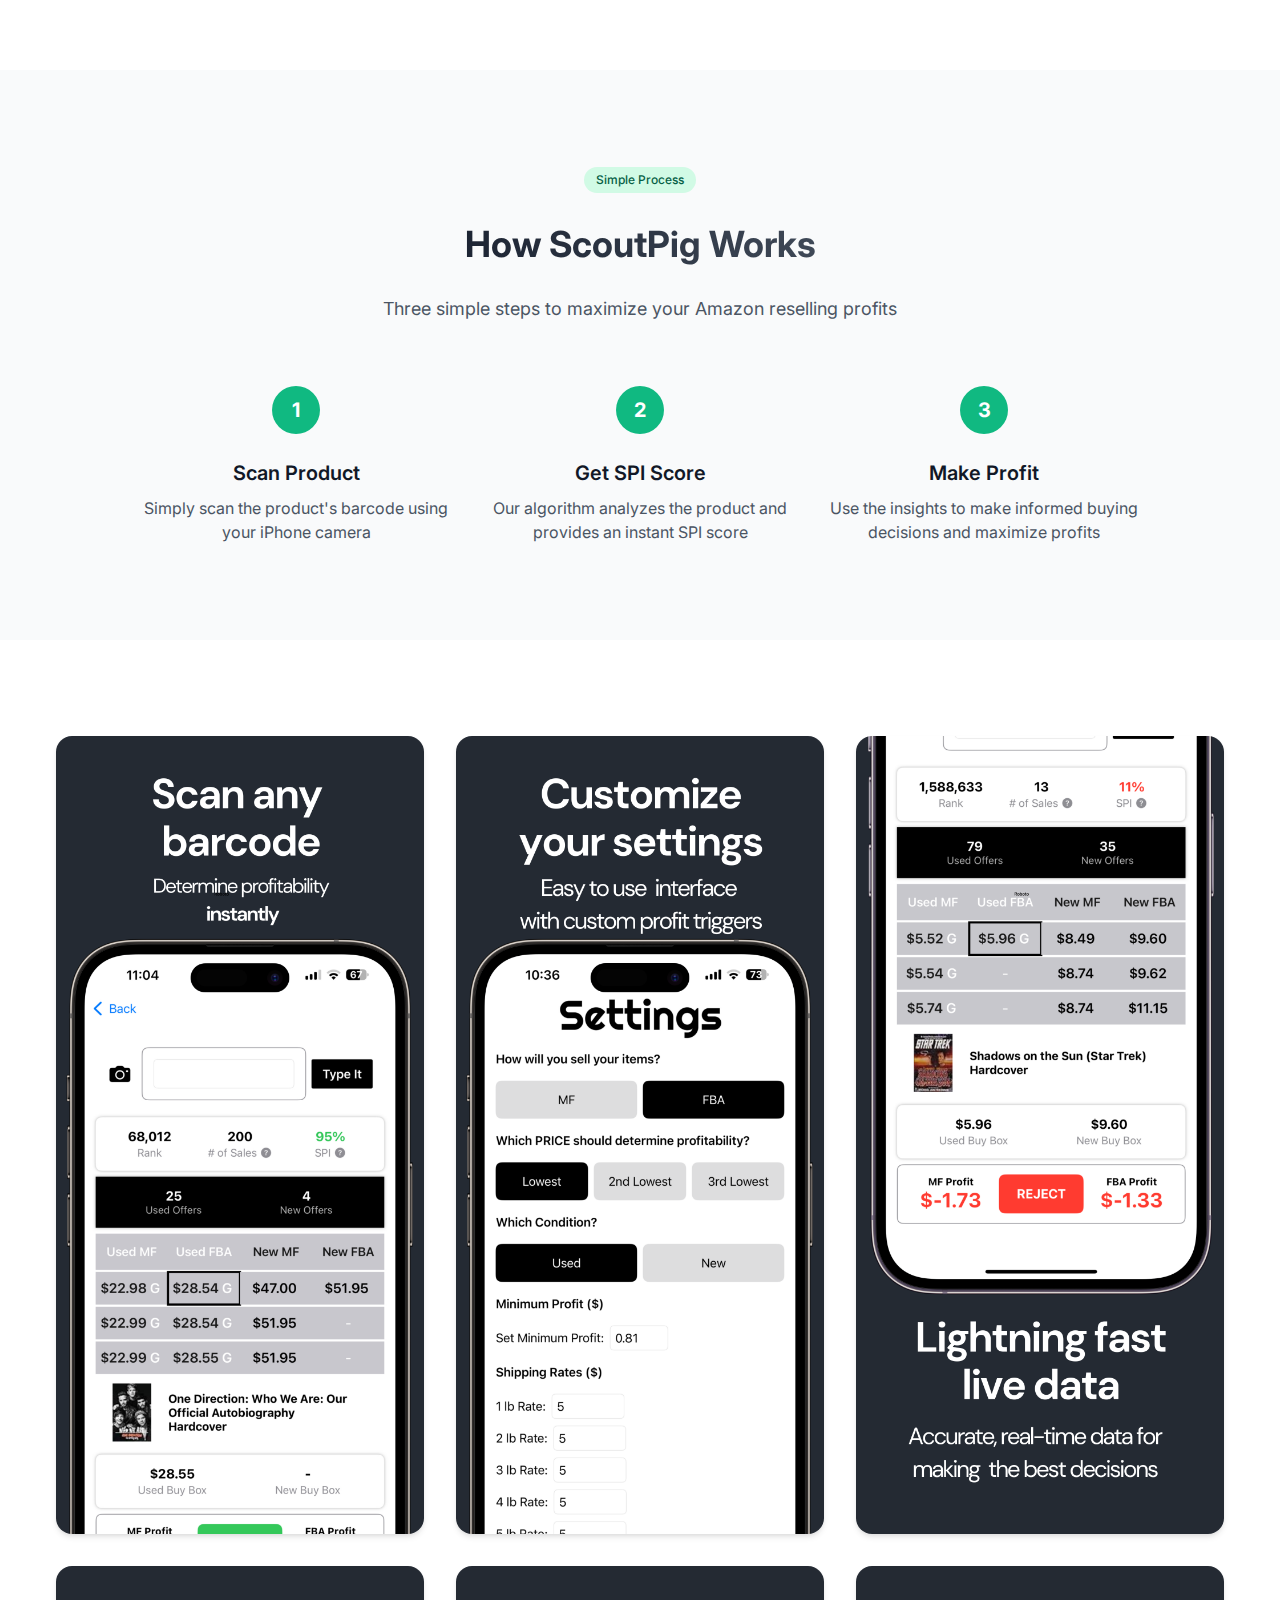
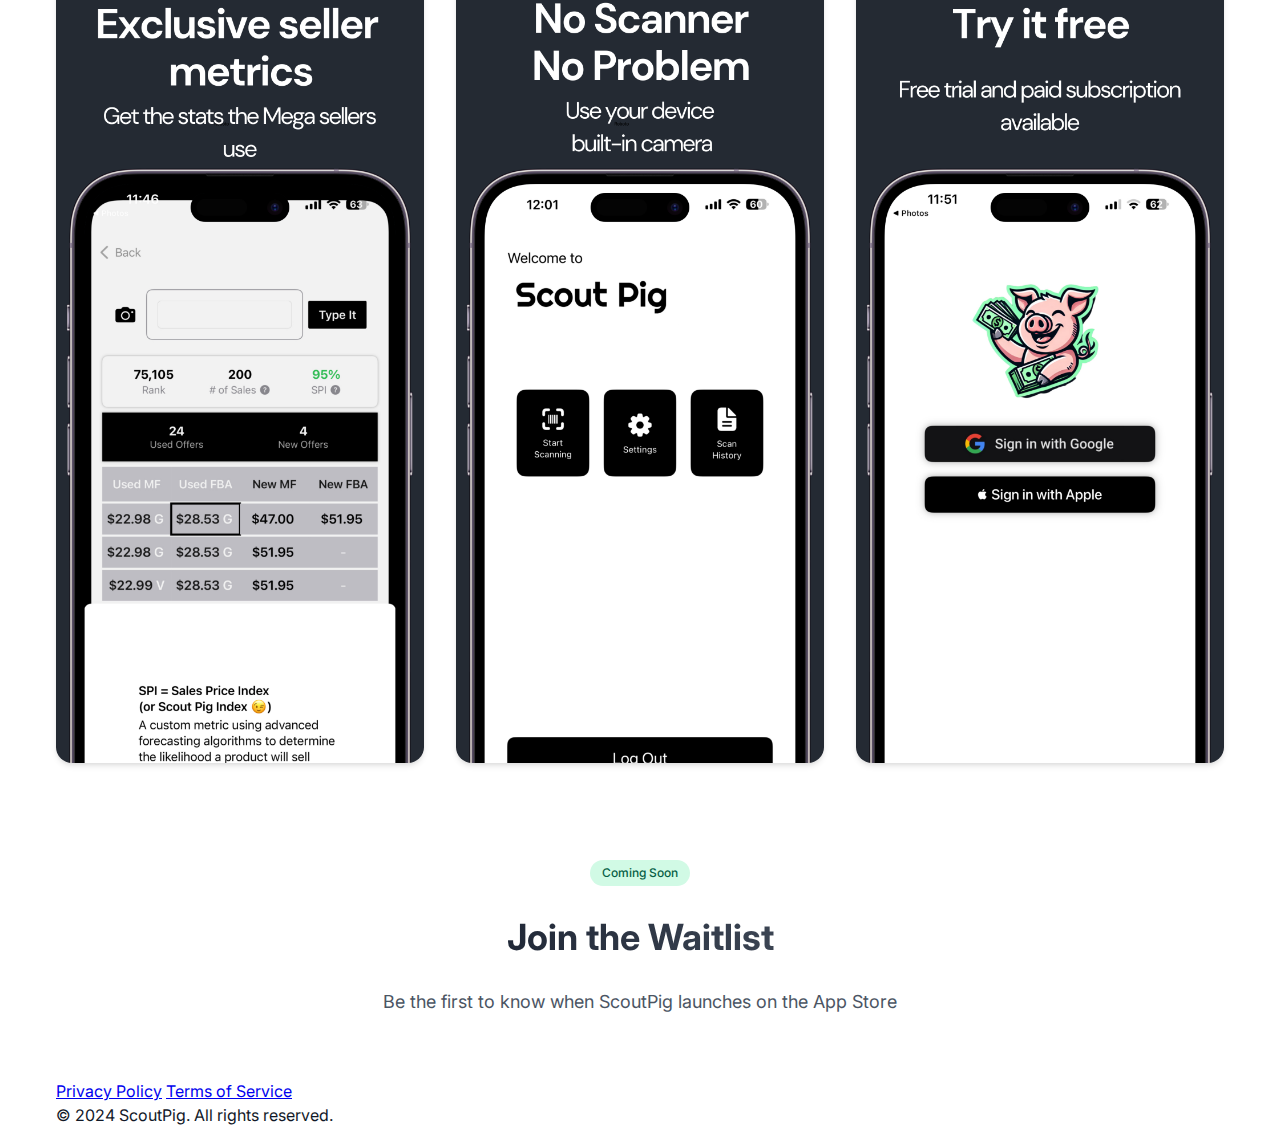
==== commit ee9d6bfe: "Update index.html" ====
--- a/index.html
+++ b/index.html
@@ -156,8 +156,8 @@
         <div class="container">
             <div class="footer-content">
                 <div class="footer-brand">
-                    <img src="./images/logo.png" alt="ScoutPig Logo" class="footer-logo">
-                    <span class="footer-title">ScoutPig</span>
+          
+              
                 </div>
                 <div class="footer-links">
                     <a href="privacy.html" class="footer-link">Privacy Policy</a>
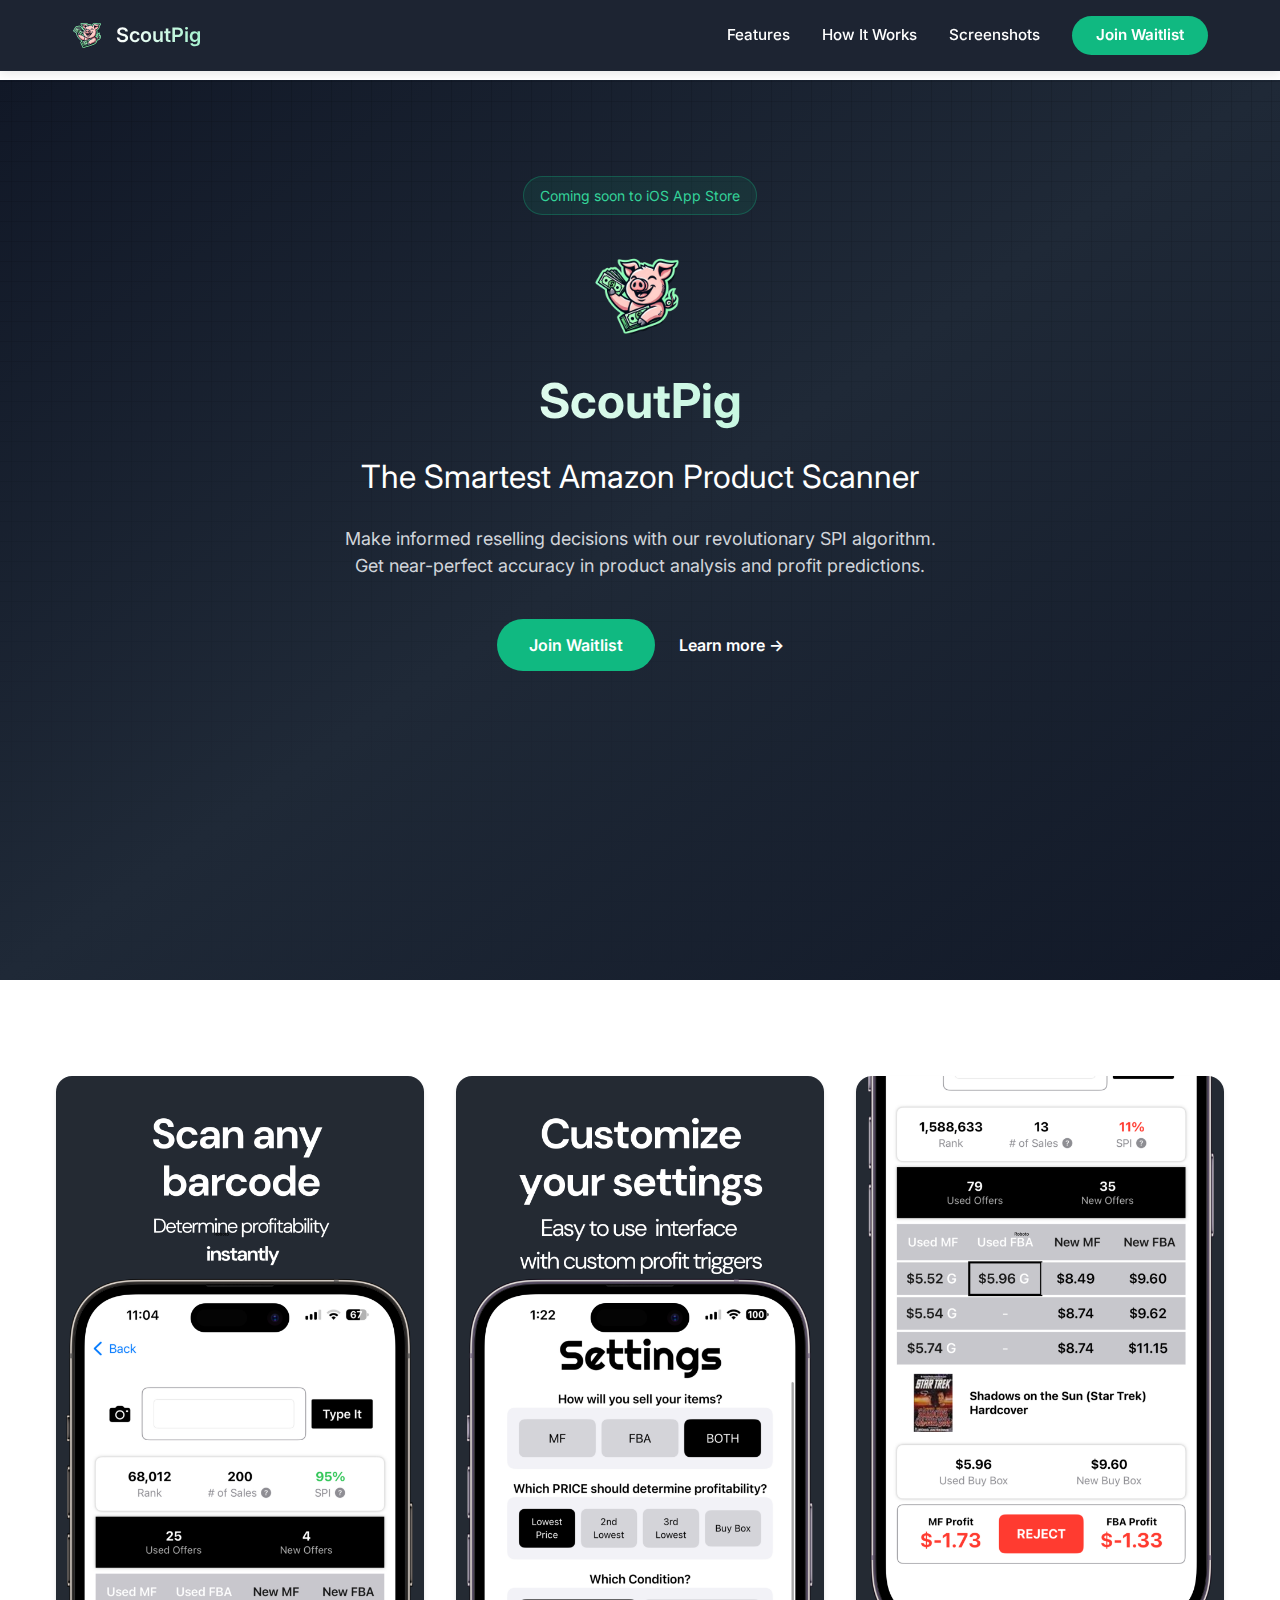
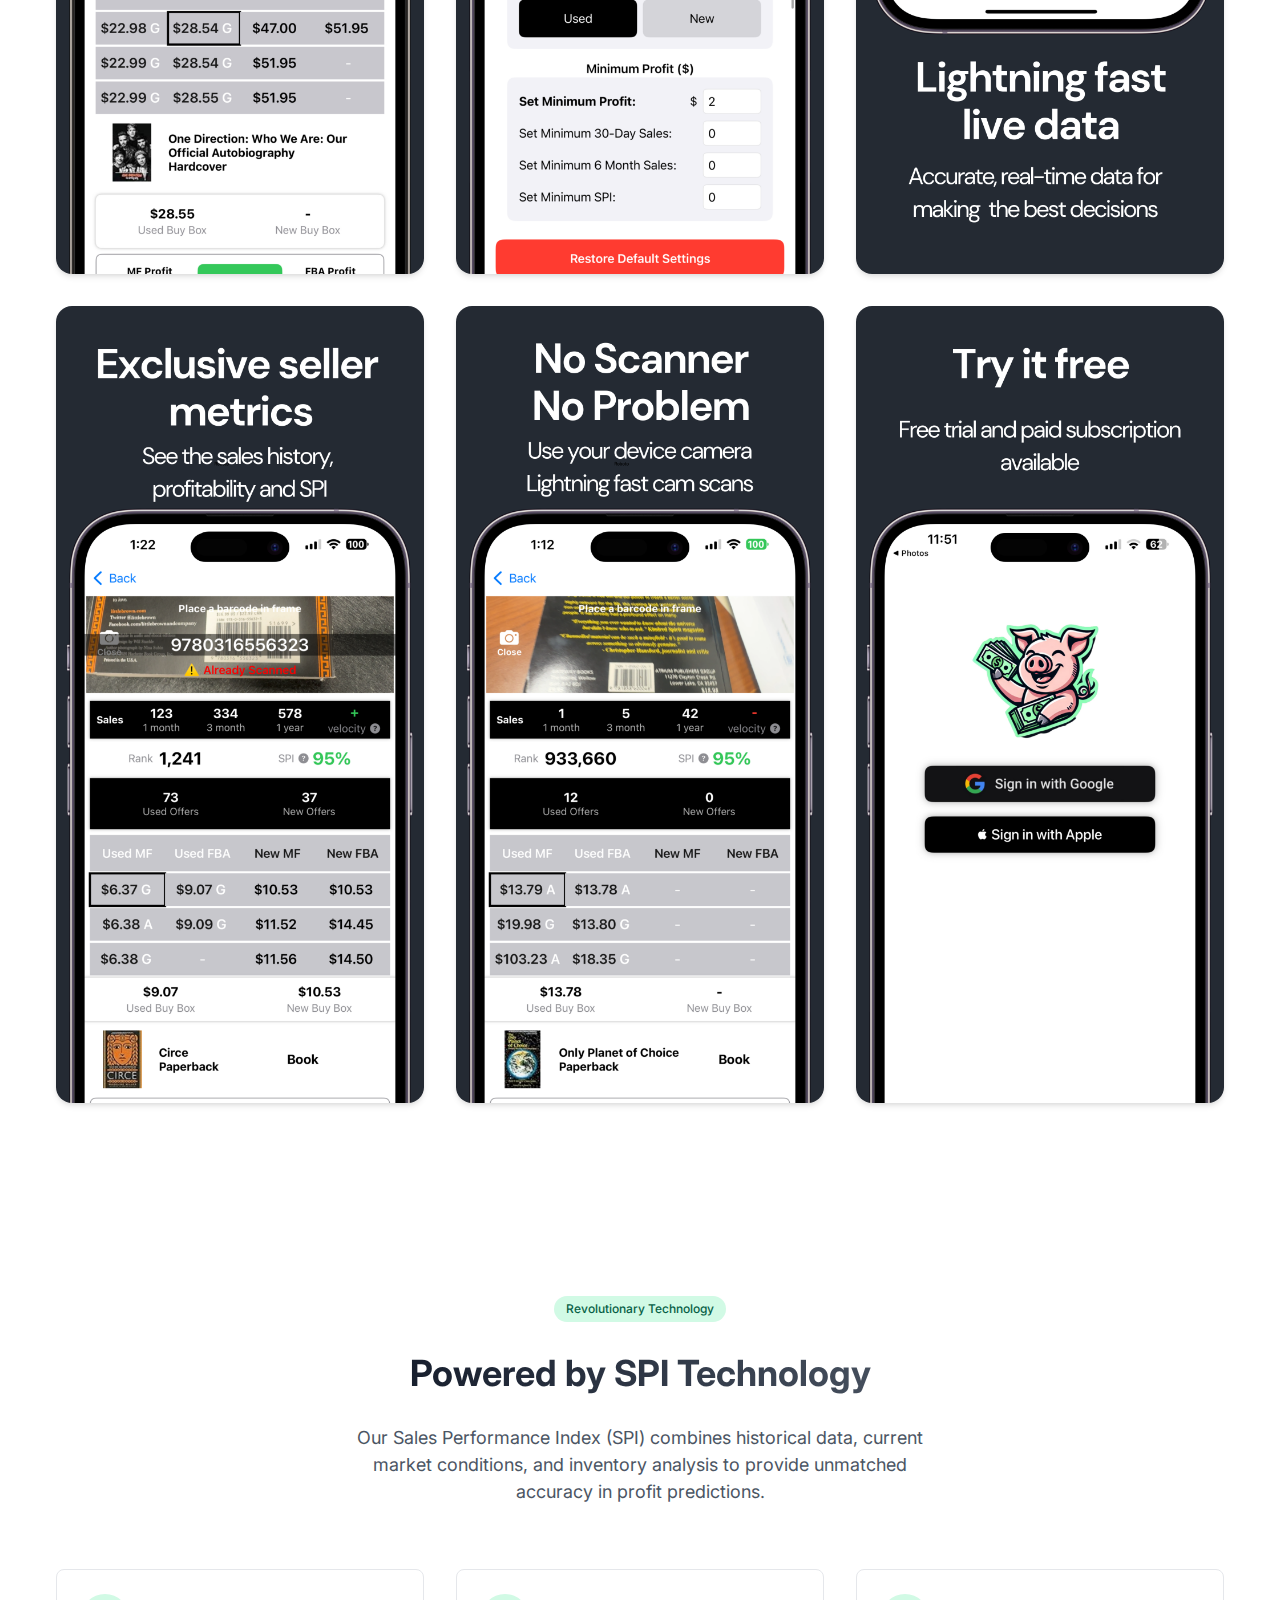
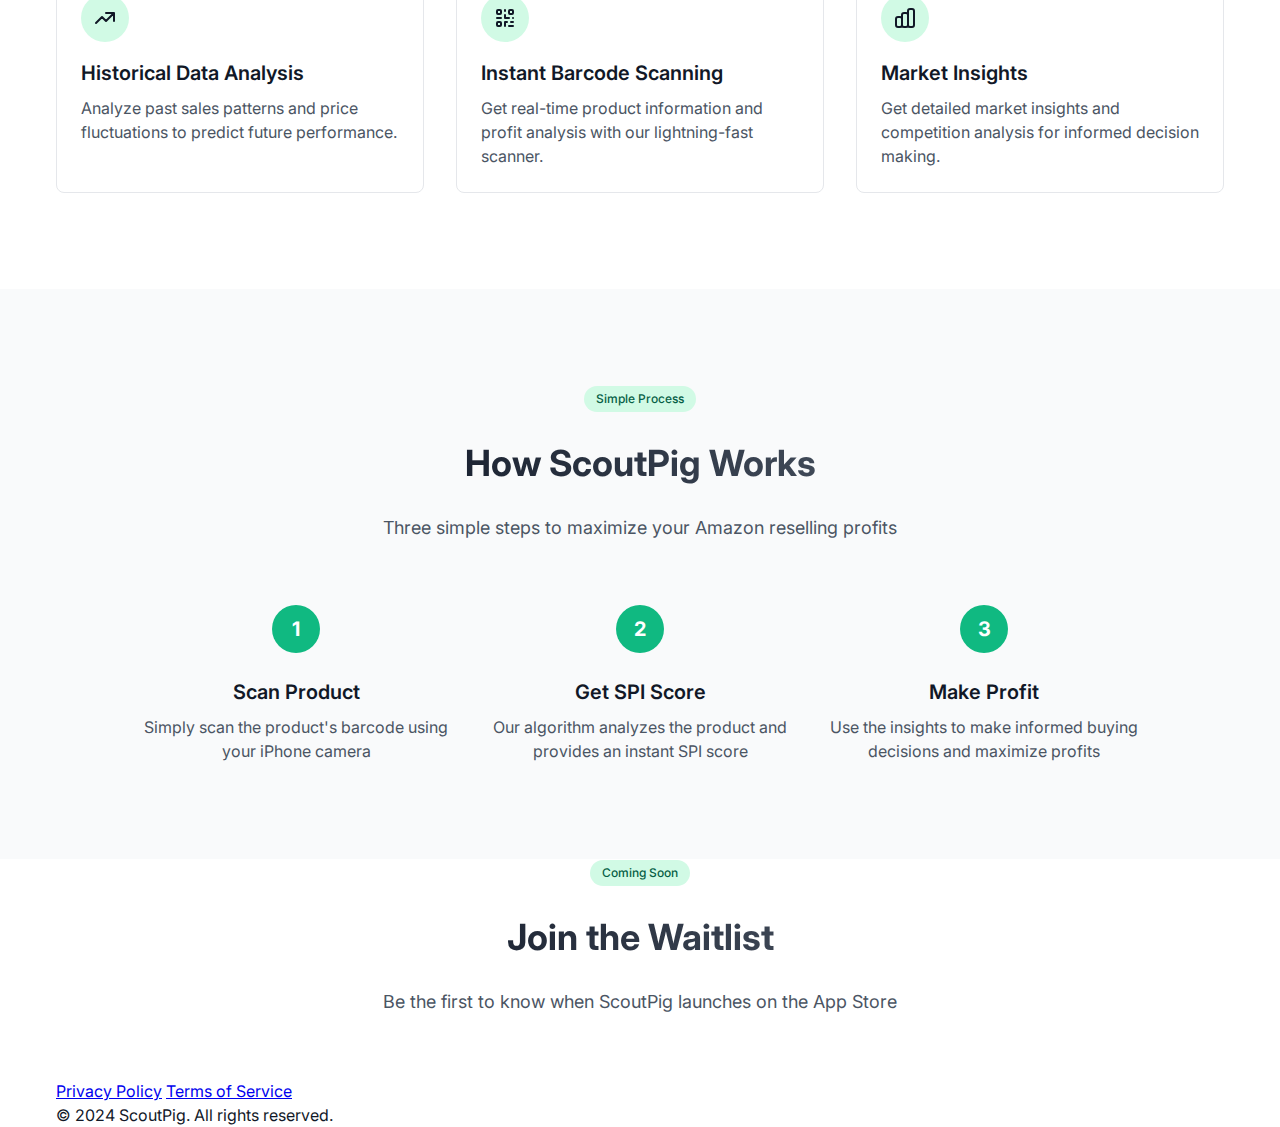
==== commit 1a3c6ba1: "Update index.html" ====
--- a/index.html
+++ b/index.html
@@ -51,6 +51,20 @@
             </div>
         </section>
 
+        <!-- App Screenshots -->
+        <section id="screenshots" class="screenshots">
+            <div class="container">
+                <div class="screenshot-grid">
+                    <img src="./images/screenshots/screenshot1.png" alt="ScoutPig App Screenshot 1">
+                    <img src="./images/screenshots/screenshot2.png" alt="ScoutPig App Screenshot 2">
+                    <img src="./images/screenshots/screenshot3.png" alt="ScoutPig App Screenshot 3">
+                    <img src="./images/screenshots/screenshot4.png" alt="ScoutPig App Screenshot 4">
+                    <img src="./images/screenshots/screenshot5.png" alt="ScoutPig App Screenshot 5">
+                    <img src="./images/screenshots/screenshot6.png" alt="ScoutPig App Screenshot 6">
+                </div>
+            </div>
+        </section>
+        
         <!-- Features Section -->
         <section id="features" class="features">
             <div class="container">
@@ -122,19 +136,6 @@
             </div>
         </section>
 
-        <!-- App Screenshots -->
-        <section id="screenshots" class="screenshots">
-            <div class="container">
-                <div class="screenshot-grid">
-                    <img src="./images/screenshots/screenshot1.png" alt="ScoutPig App Screenshot 1">
-                    <img src="./images/screenshots/screenshot2.png" alt="ScoutPig App Screenshot 2">
-                    <img src="./images/screenshots/screenshot3.png" alt="ScoutPig App Screenshot 3">
-                    <img src="./images/screenshots/screenshot4.png" alt="ScoutPig App Screenshot 4">
-                    <img src="./images/screenshots/screenshot5.png" alt="ScoutPig App Screenshot 5">
-                    <img src="./images/screenshots/screenshot6.png" alt="ScoutPig App Screenshot 6">
-                </div>
-            </div>
-        </section>
 
         <!-- Download Section -->
         <section id="download" class="download">
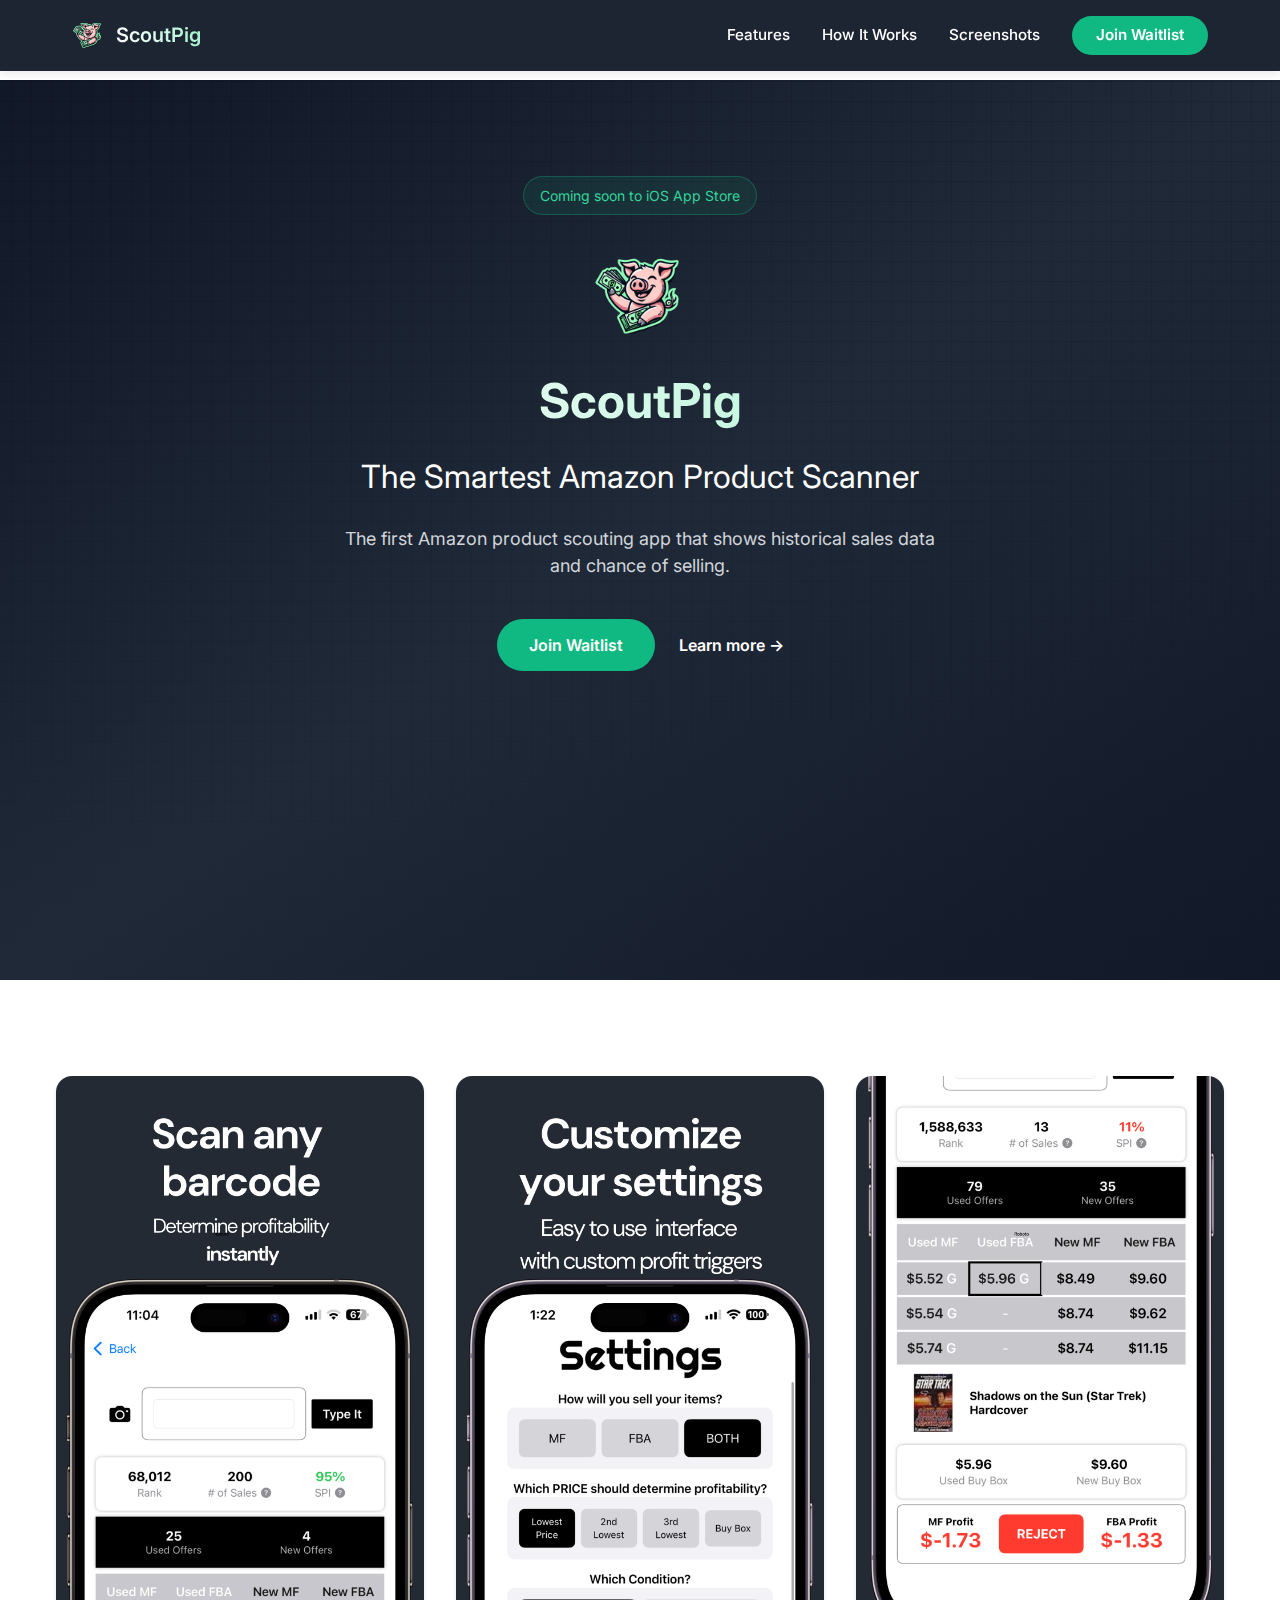
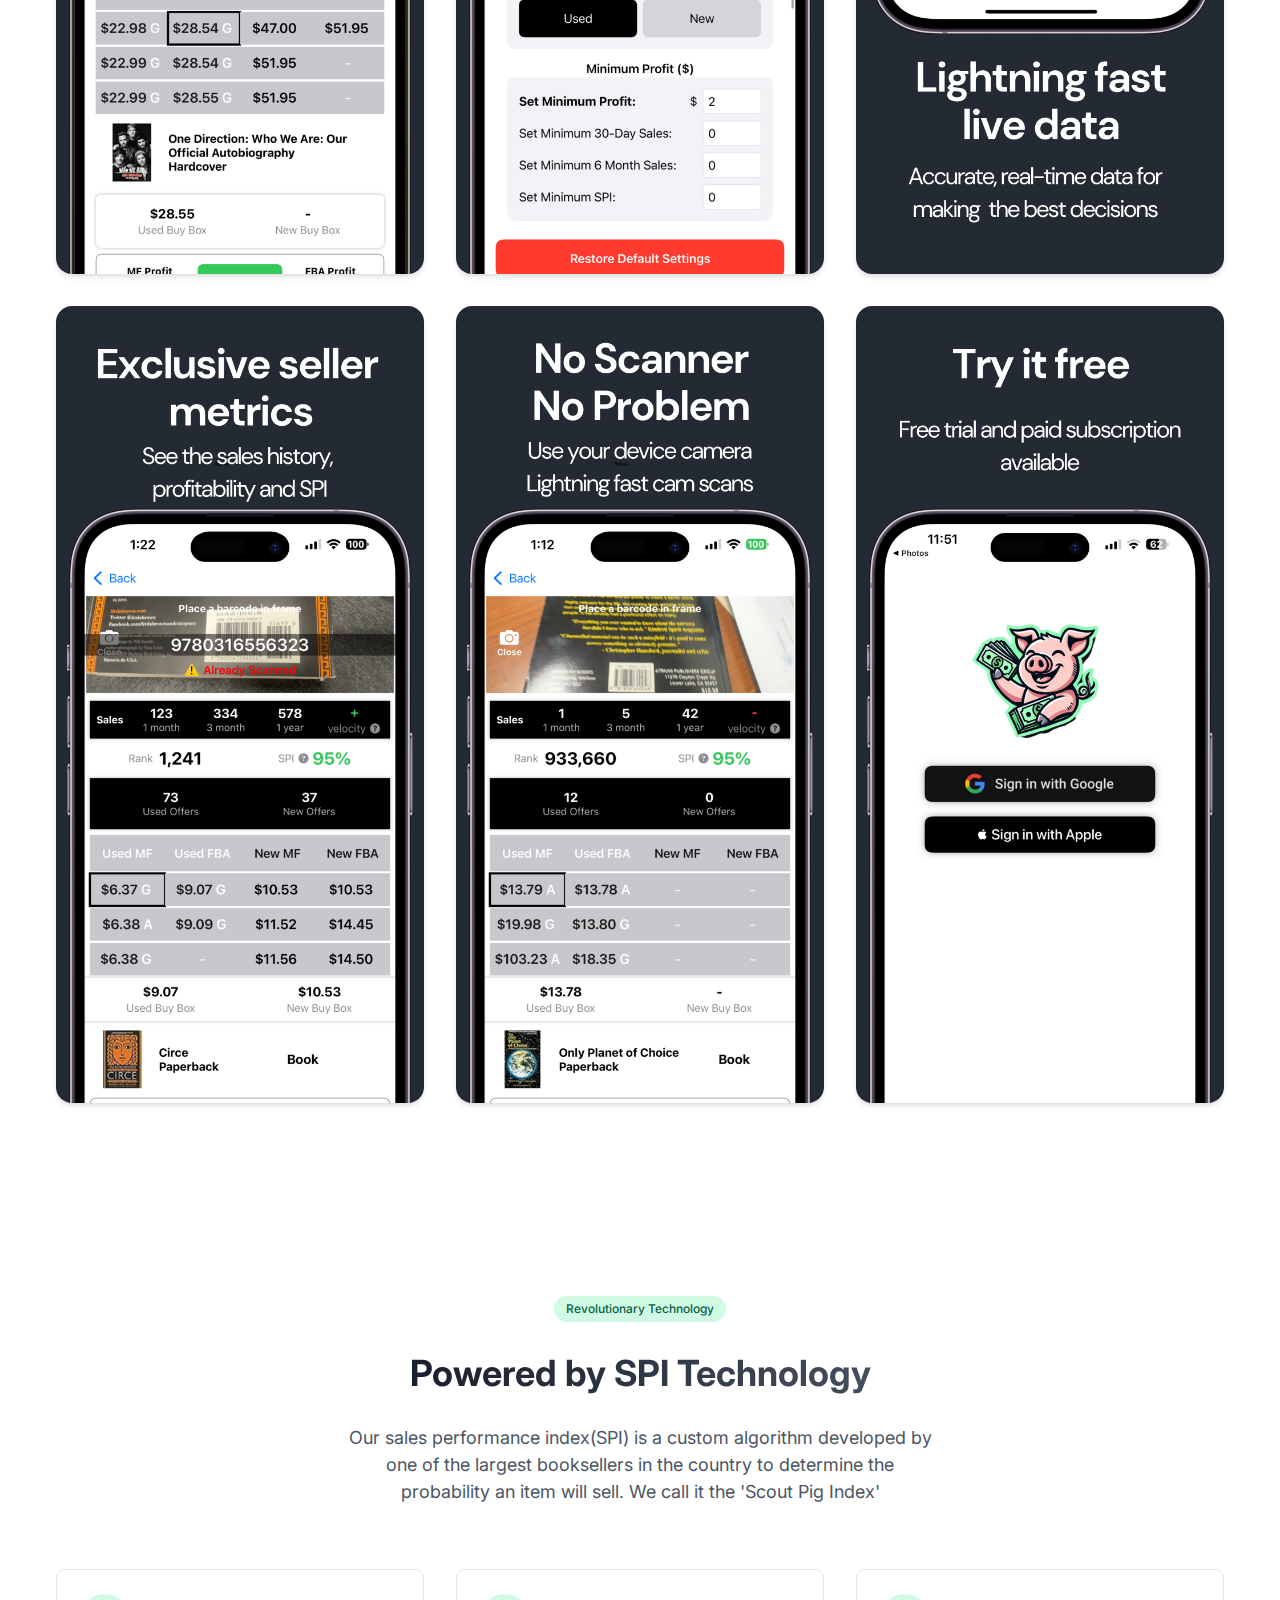
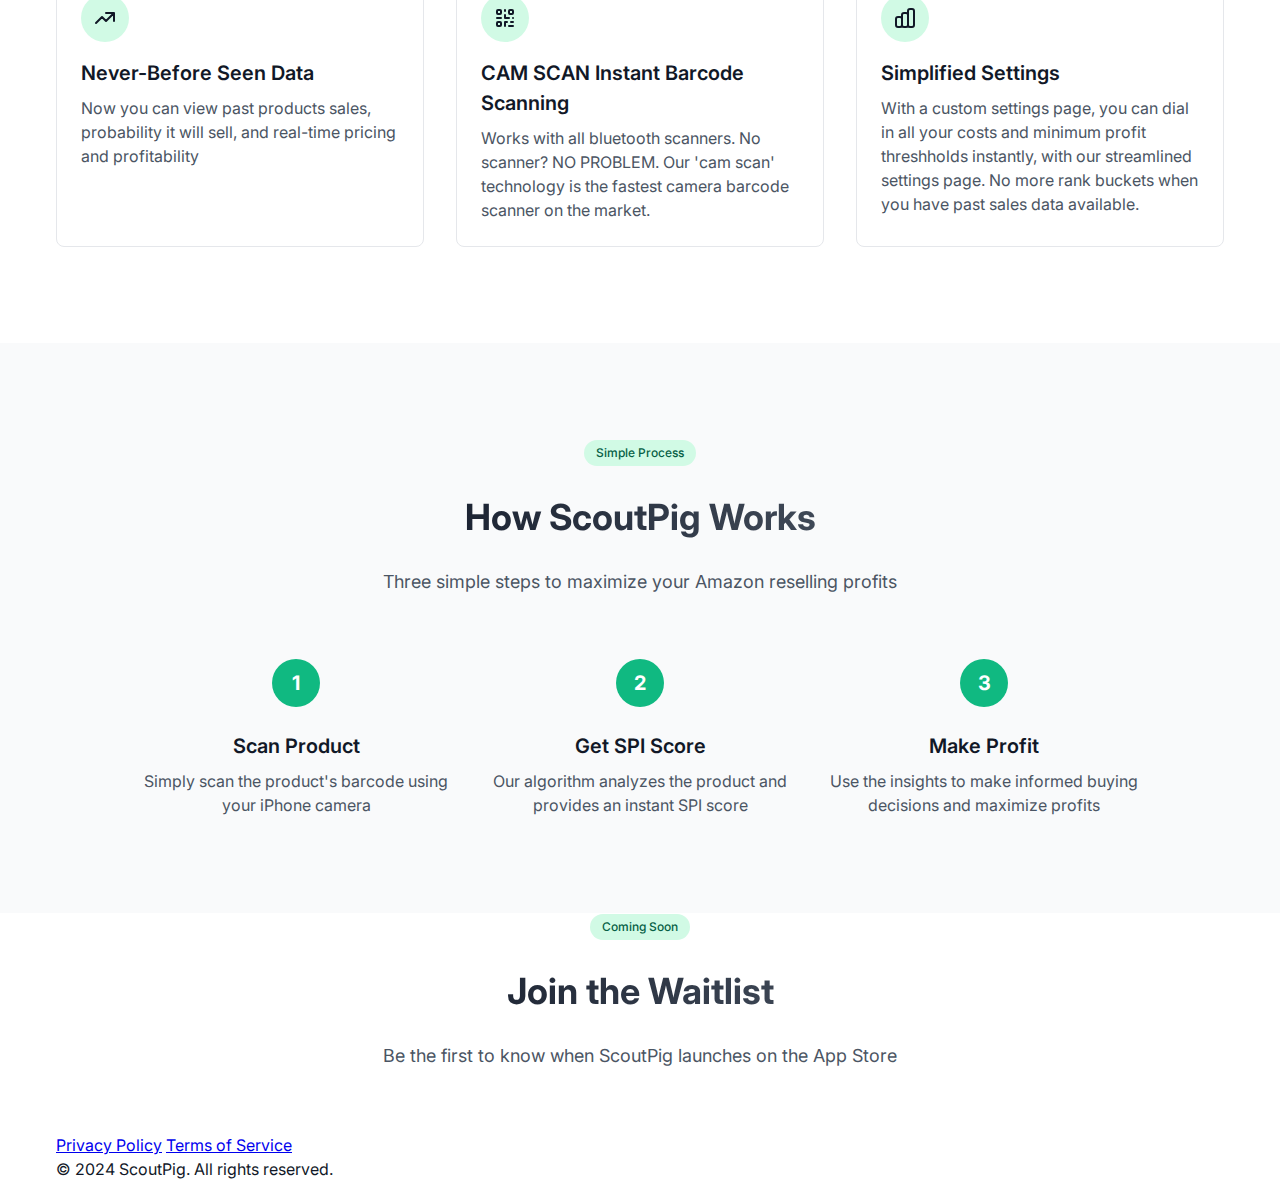
==== commit 545c6d01: "Update index.html" ====
--- a/index.html
+++ b/index.html
@@ -40,8 +40,7 @@
                     </div>
                     <h2 class="subtitle">The Smartest Amazon Product Scanner</h2>
                     <p class="description">
-                        Make informed reselling decisions with our revolutionary SPI algorithm.
-                        Get near-perfect accuracy in product analysis and profit predictions.
+                      The first Amazon product scouting app that shows historical sales data and chance of selling.
                     </p>
                     <div class="cta-buttons">
                         <a href="#download" class="primary-button">Join Waitlist</a>
@@ -72,8 +71,7 @@
                     <span class="badge">Revolutionary Technology</span>
                     <h2>Powered by SPI Technology</h2>
                     <p>
-                        Our Sales Performance Index (SPI) combines historical data, current market conditions,
-                        and inventory analysis to provide unmatched accuracy in profit predictions.
+                      Our sales performance index(SPI) is a custom algorithm developed by one of the largest booksellers in the country to determine the probability an item will sell.  We call it the 'Scout Pig Index'
                     </p>
                 </div>
                 <div class="feature-grid">
@@ -83,8 +81,8 @@
                                 <path stroke-linecap="round" stroke-linejoin="round" stroke-width="2" d="M13 7h8m0 0v8m0-8l-8 8-4-4-6 6" />
                             </svg>
                         </div>
-                        <h3>Historical Data Analysis</h3>
-                        <p>Analyze past sales patterns and price fluctuations to predict future performance.</p>
+                        <h3>Never-Before Seen Data</h3>
+                        <p>Now you can view past products sales, probability it will sell, and real-time pricing and profitability</p>
                     </div>
                     <div class="feature-card">
                         <div class="feature-icon">
@@ -92,8 +90,8 @@
                                 <path stroke-linecap="round" stroke-linejoin="round" stroke-width="2" d="M12 4v1m6 11h2m-6 0h-2v4m0-11v3m0 0h.01M12 12h4.01M16 20h4M4 12h4m12 0h.01M5 8h2a1 1 0 001-1V5a1 1 0 00-1-1H5a1 1 0 00-1 1v2a1 1 0 001 1zm12 0h2a1 1 0 001-1V5a1 1 0 00-1-1h-2a1 1 0 00-1 1v2a1 1 0 001 1zM5 20h2a1 1 0 001-1v-2a1 1 0 00-1-1H5a1 1 0 00-1 1v2a1 1 0 001 1z" />
                             </svg>
                         </div>
-                        <h3>Instant Barcode Scanning</h3>
-                        <p>Get real-time product information and profit analysis with our lightning-fast scanner.</p>
+                        <h3>CAM SCAN Instant Barcode Scanning</h3>
+                        <p>Works with all bluetooth scanners.  No scanner?  NO PROBLEM.  Our 'cam scan' technology is the fastest camera barcode scanner on the market.</p>
                     </div>
                     <div class="feature-card">
                         <div class="feature-icon">
@@ -101,8 +99,8 @@
                                 <path stroke-linecap="round" stroke-linejoin="round" stroke-width="2" d="M9 19v-6a2 2 0 00-2-2H5a2 2 0 00-2 2v6a2 2 0 002 2h2a2 2 0 002-2zm0 0V9a2 2 0 012-2h2a2 2 0 012 2v10m-6 0a2 2 0 002 2h2a2 2 0 002-2m0 0V5a2 2 0 012-2h2a2 2 0 012 2v14a2 2 0 01-2 2h-2a2 2 0 01-2-2z" />
                             </svg>
                         </div>
-                        <h3>Market Insights</h3>
-                        <p>Get detailed market insights and competition analysis for informed decision making.</p>
+                        <h3>Simplified Settings</h3>
+                        <p>With a custom settings page, you can dial in all your costs and minimum profit threshholds instantly, with our streamlined settings page.  No more rank buckets when you have past sales data available.</p>
                     </div>
                 </div>
             </div>
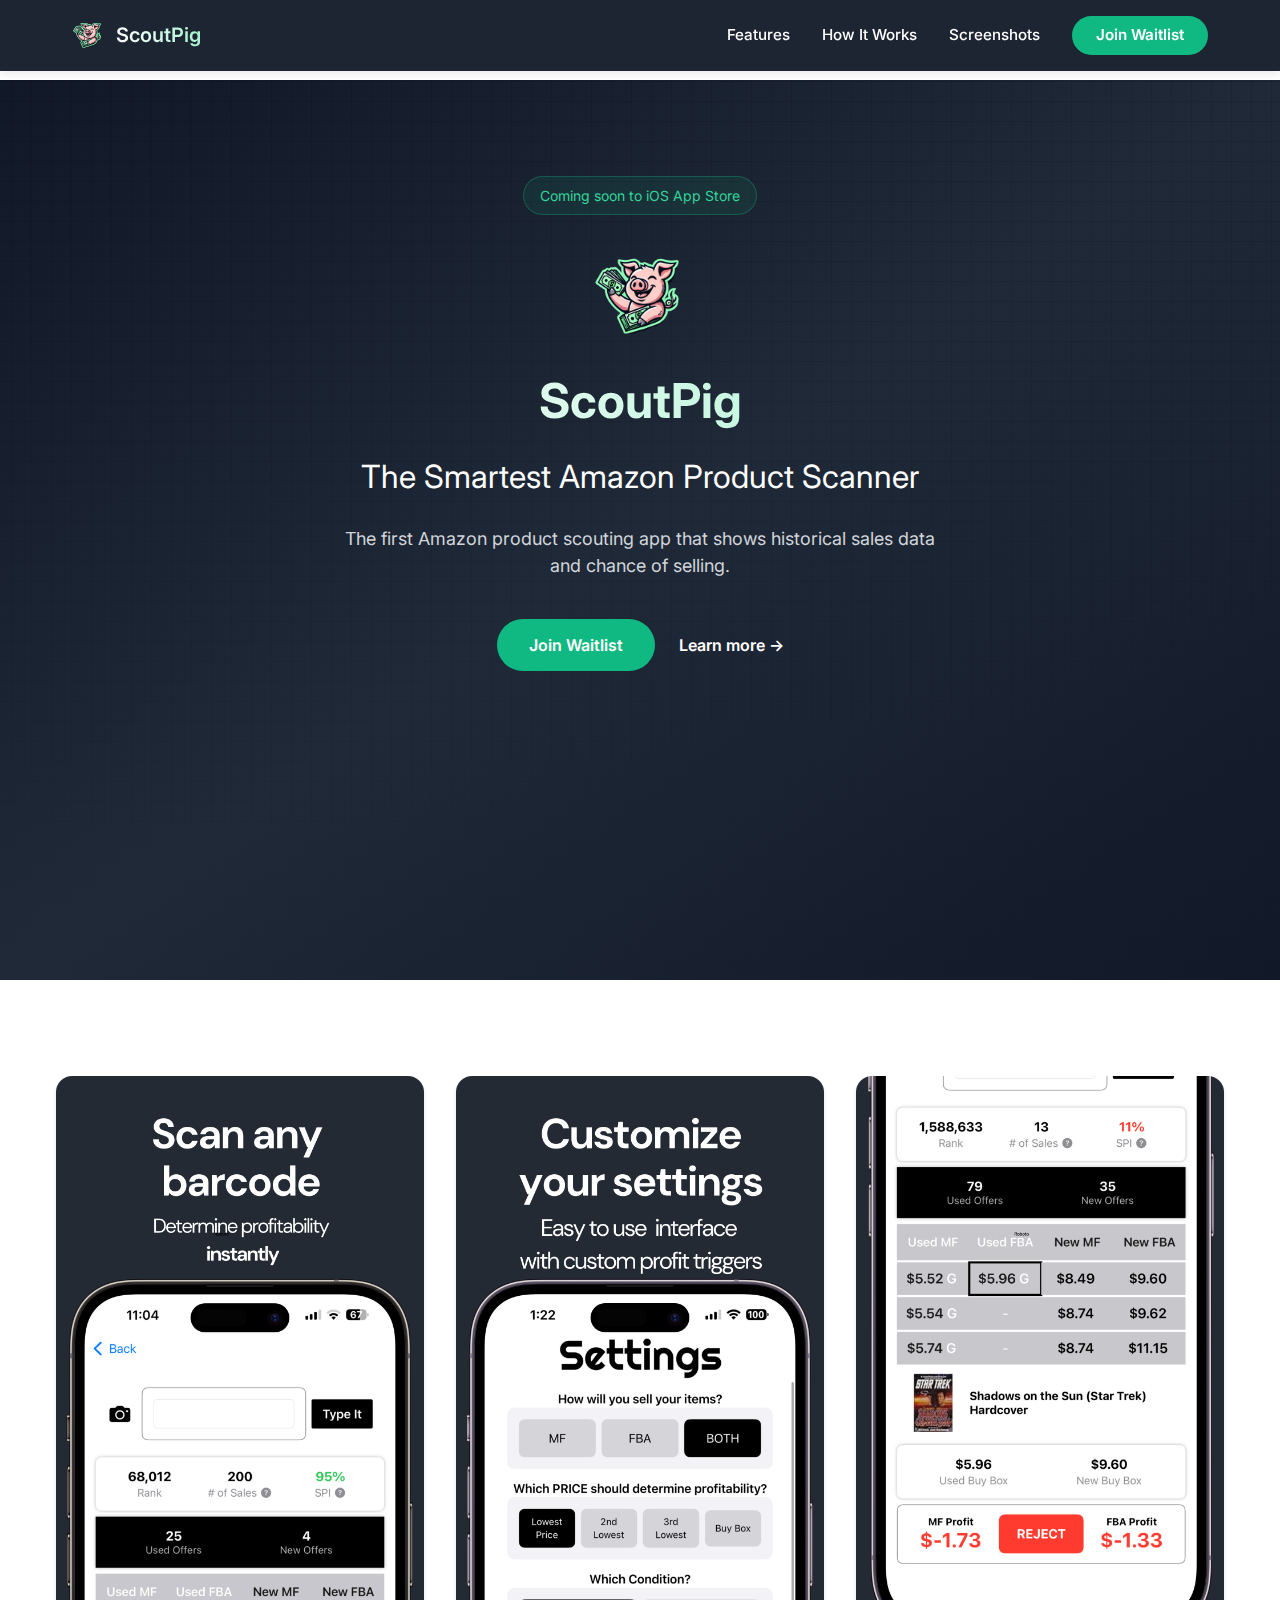
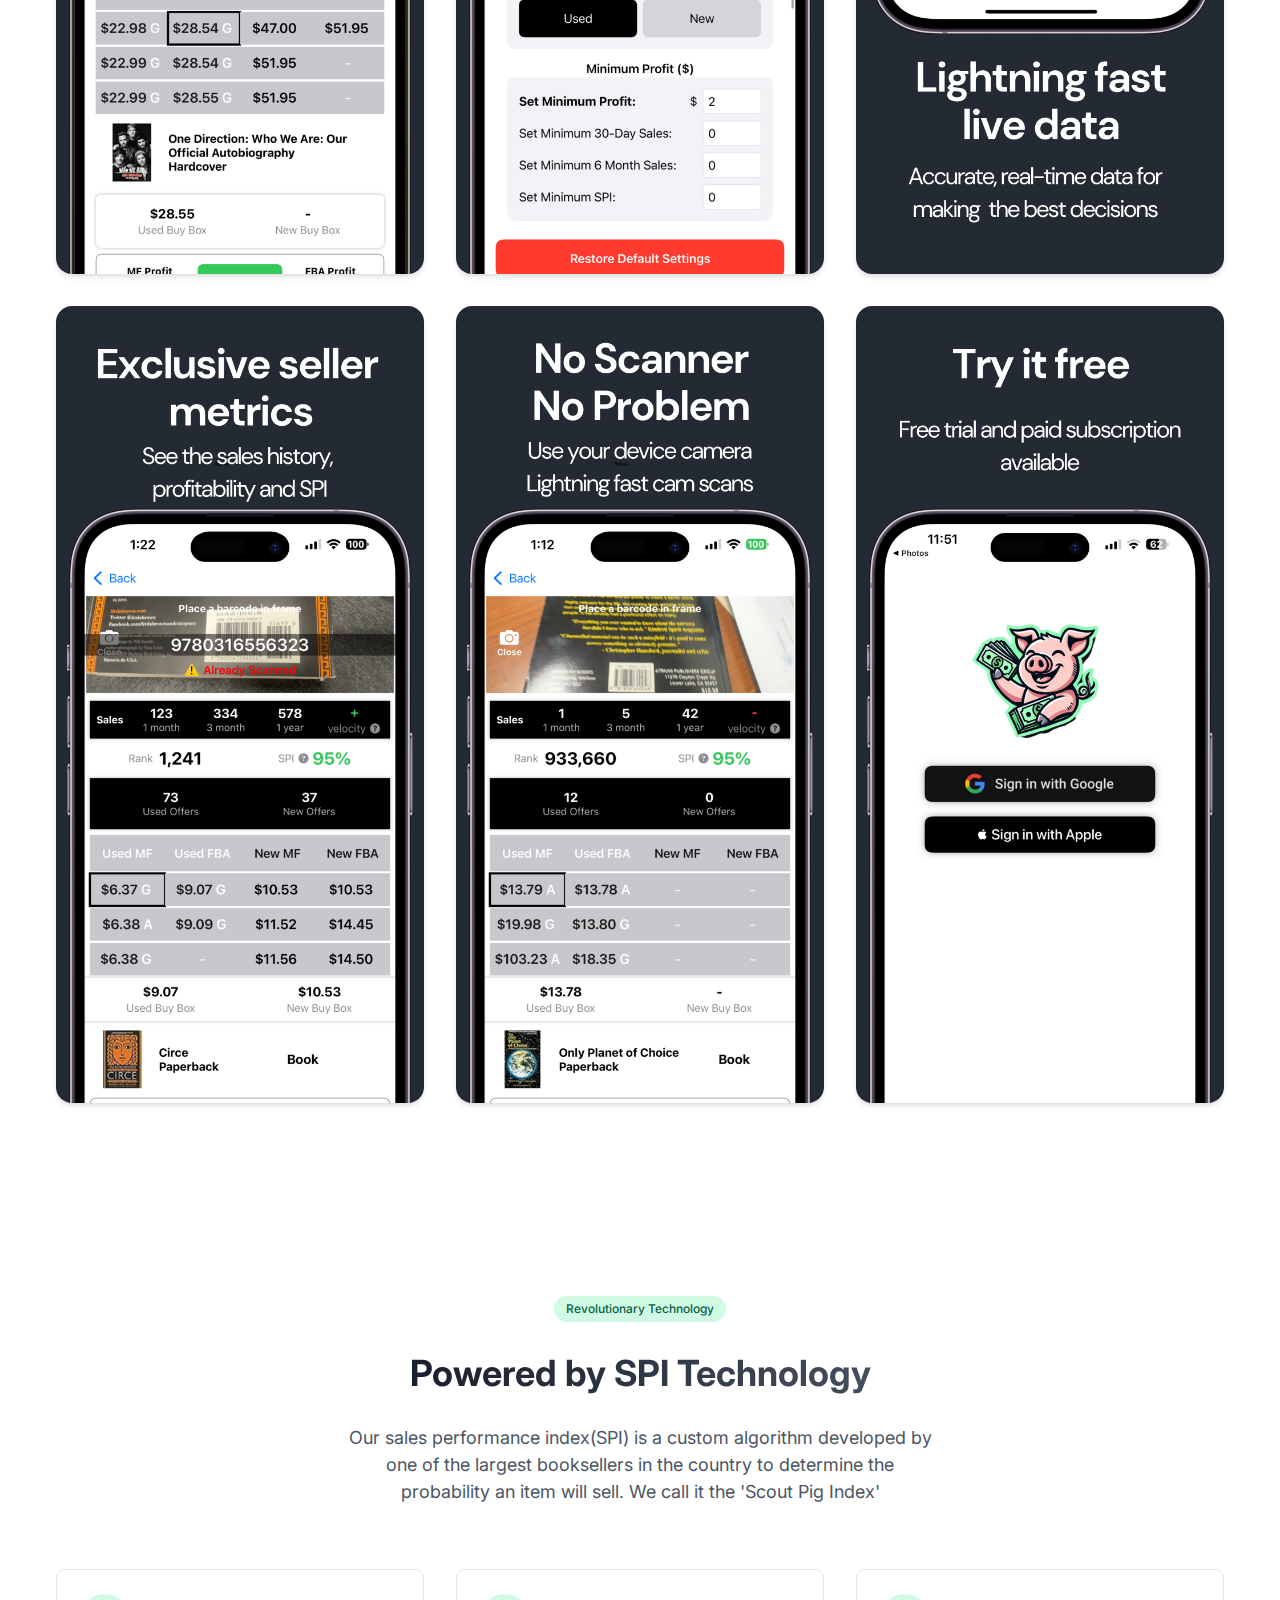
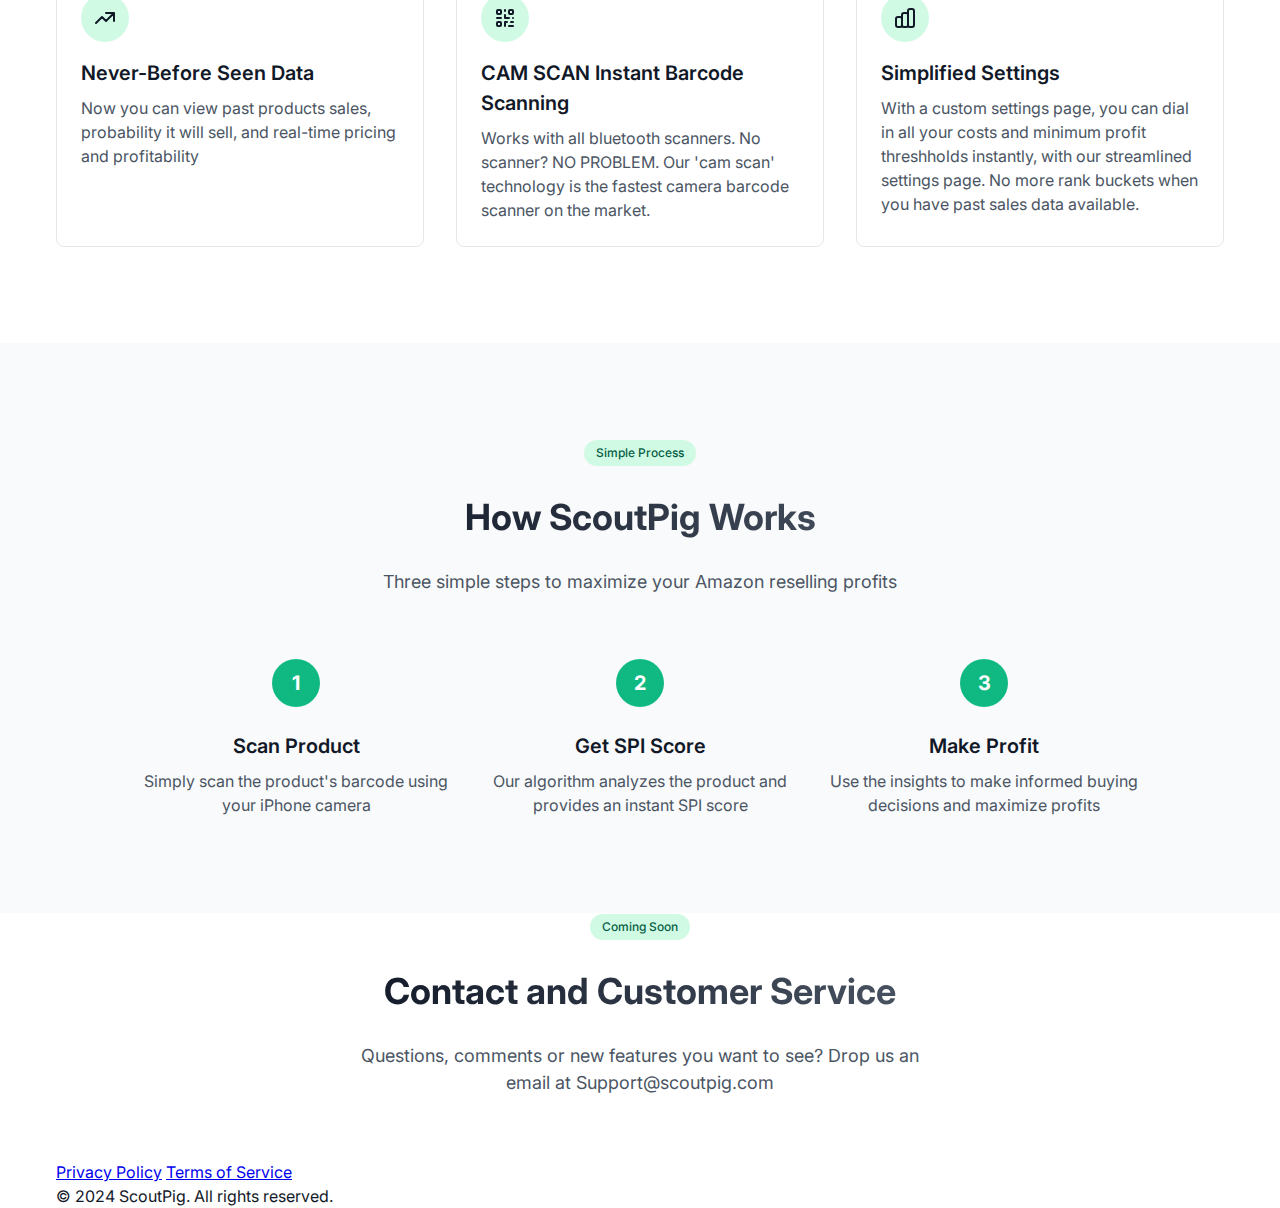
==== commit b1b1b4d2: "Update index.html" ====
--- a/index.html
+++ b/index.html
@@ -140,8 +140,8 @@
             <div class="container">
                 <div class="section-header">
                     <span class="badge">Coming Soon</span>
-                    <h2>Join the Waitlist</h2>
-                    <p>Be the first to know when ScoutPig launches on the App Store</p>
+                    <h2>Contact and Customer Service</h2>
+                    <p>Questions, comments or new features you want to see?  Drop us an email at Support@scoutpig.com </p>
                 </div>
                 <div class="waitlist-form">
                     <!-- Add your waitlist form here -->
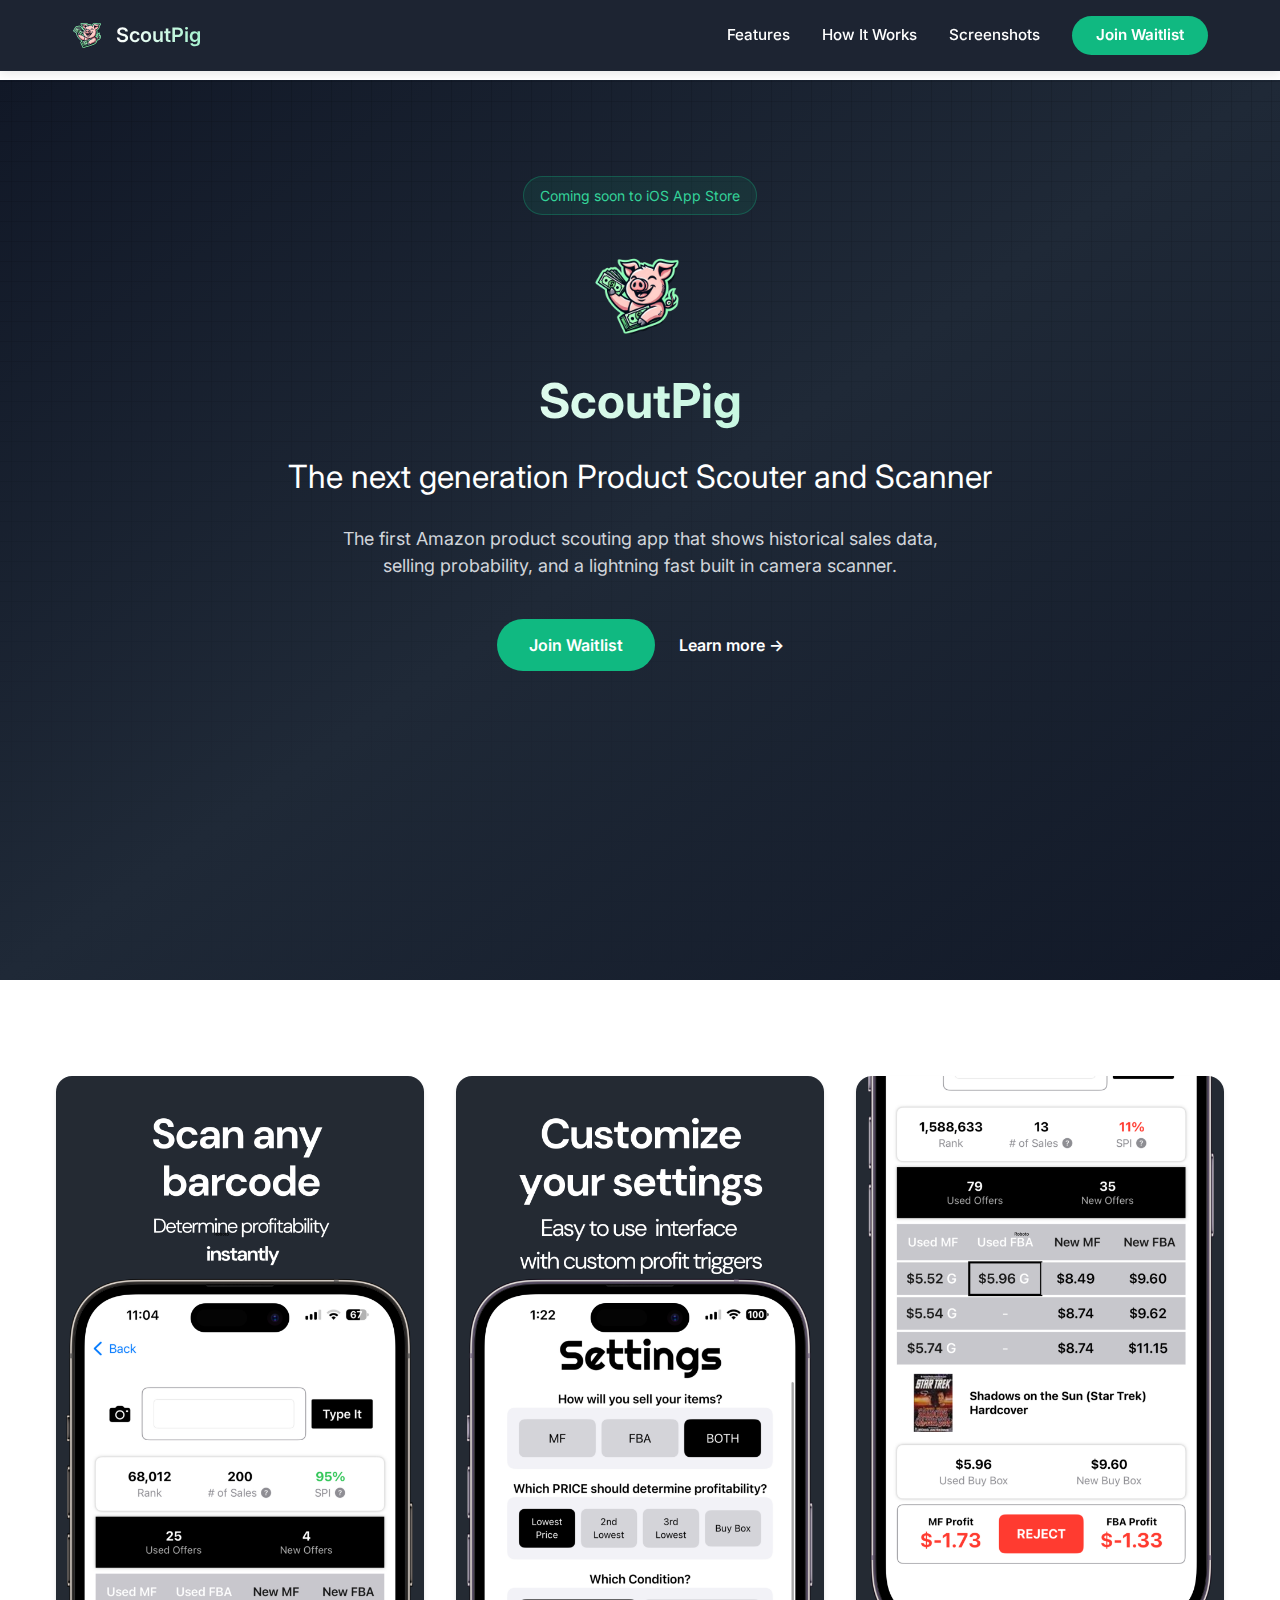
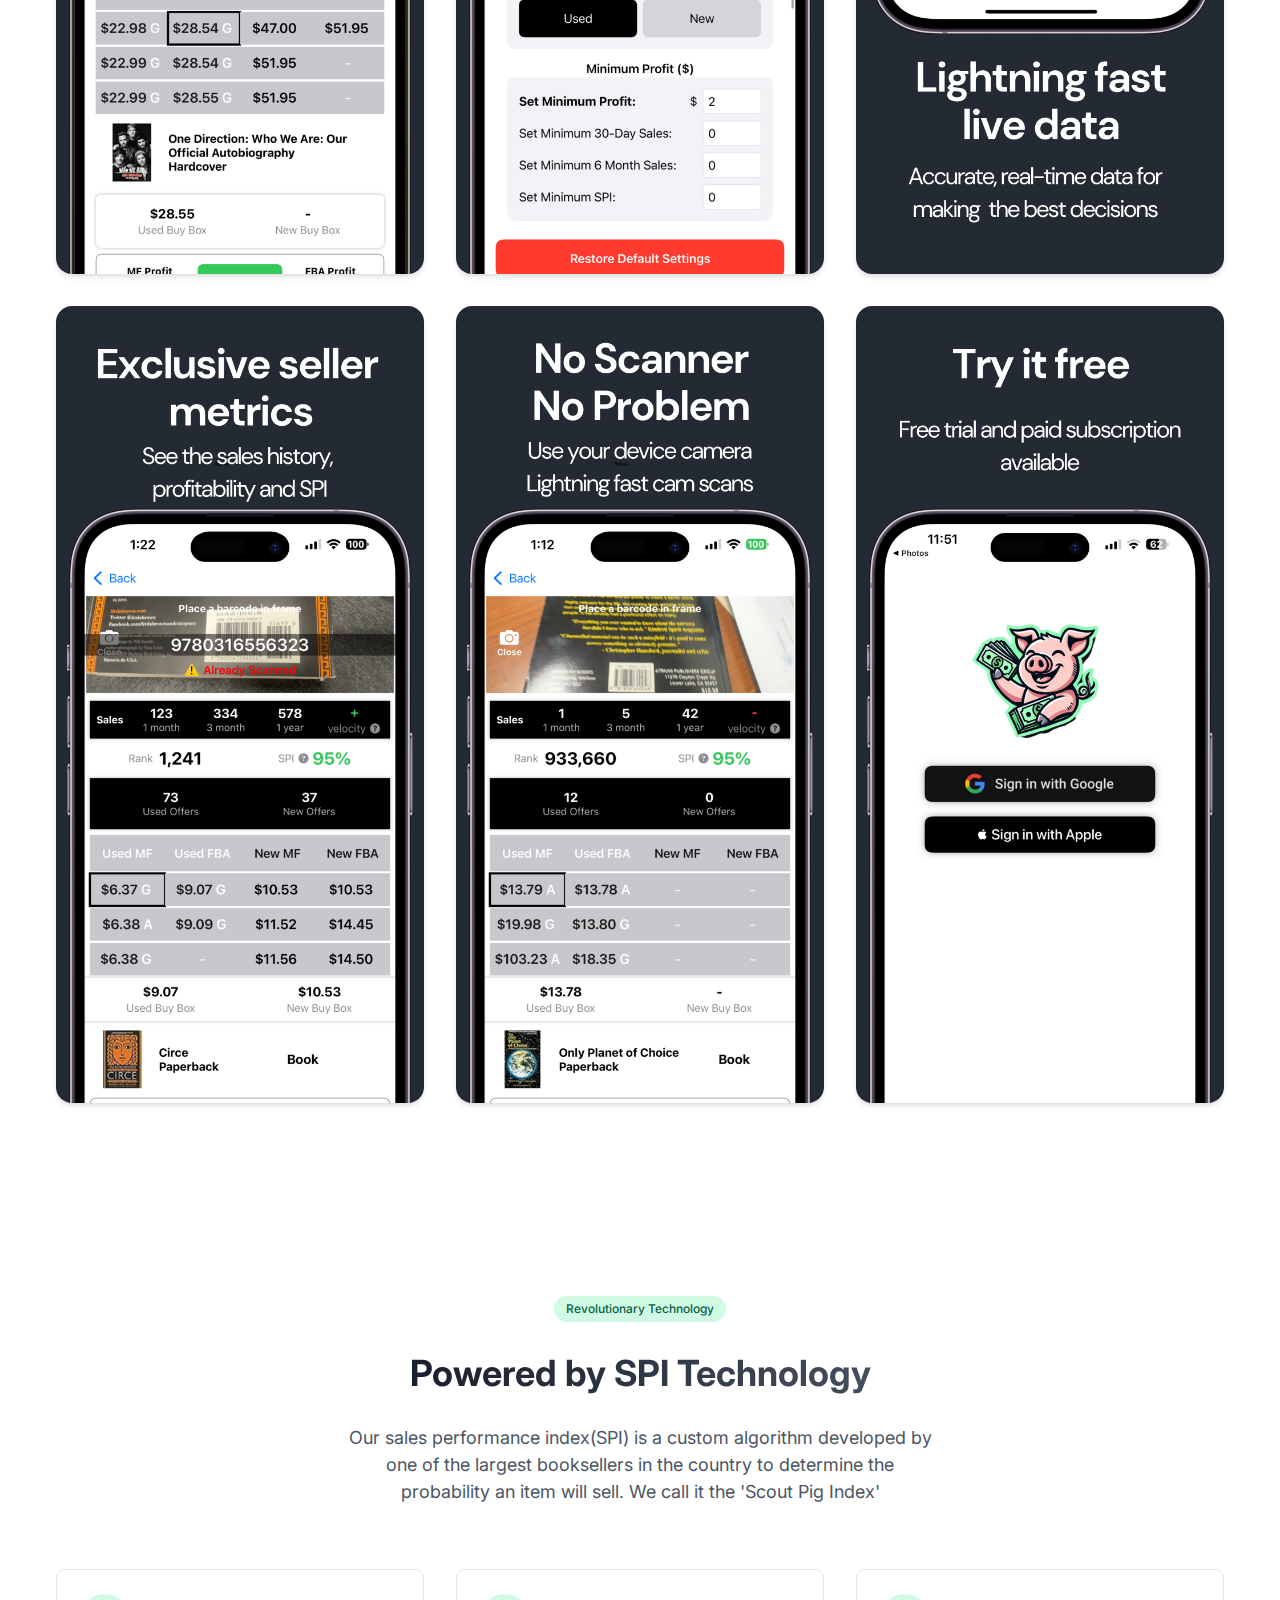
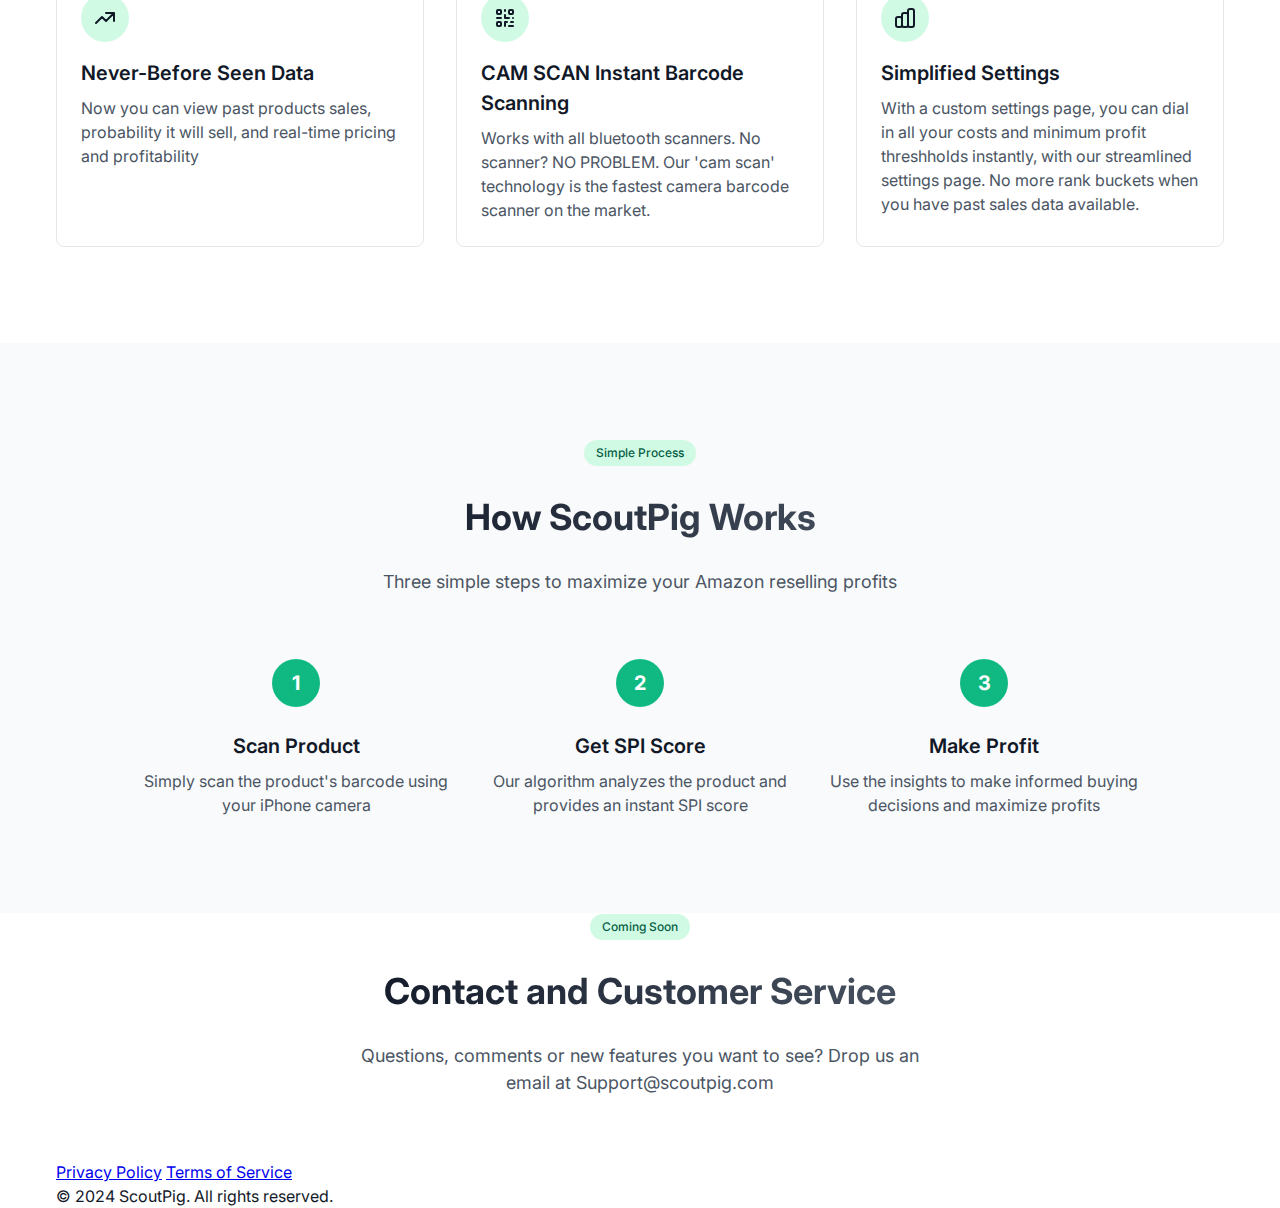
==== commit 0a8349ac: "Update index.html" ====
--- a/index.html
+++ b/index.html
@@ -38,9 +38,9 @@
                         <img src="./images/logo.png" alt="ScoutPig Logo" class="logo">
                         <h1 class="title">ScoutPig</h1>
                     </div>
-                    <h2 class="subtitle">The Smartest Amazon Product Scanner</h2>
+                    <h2 class="subtitle">The next generation Product Scouter and Scanner</h2>
                     <p class="description">
-                      The first Amazon product scouting app that shows historical sales data and chance of selling.
+                      The first Amazon product scouting app that shows historical sales data, selling probability, and a lightning fast built in camera scanner.
                     </p>
                     <div class="cta-buttons">
                         <a href="#download" class="primary-button">Join Waitlist</a>
